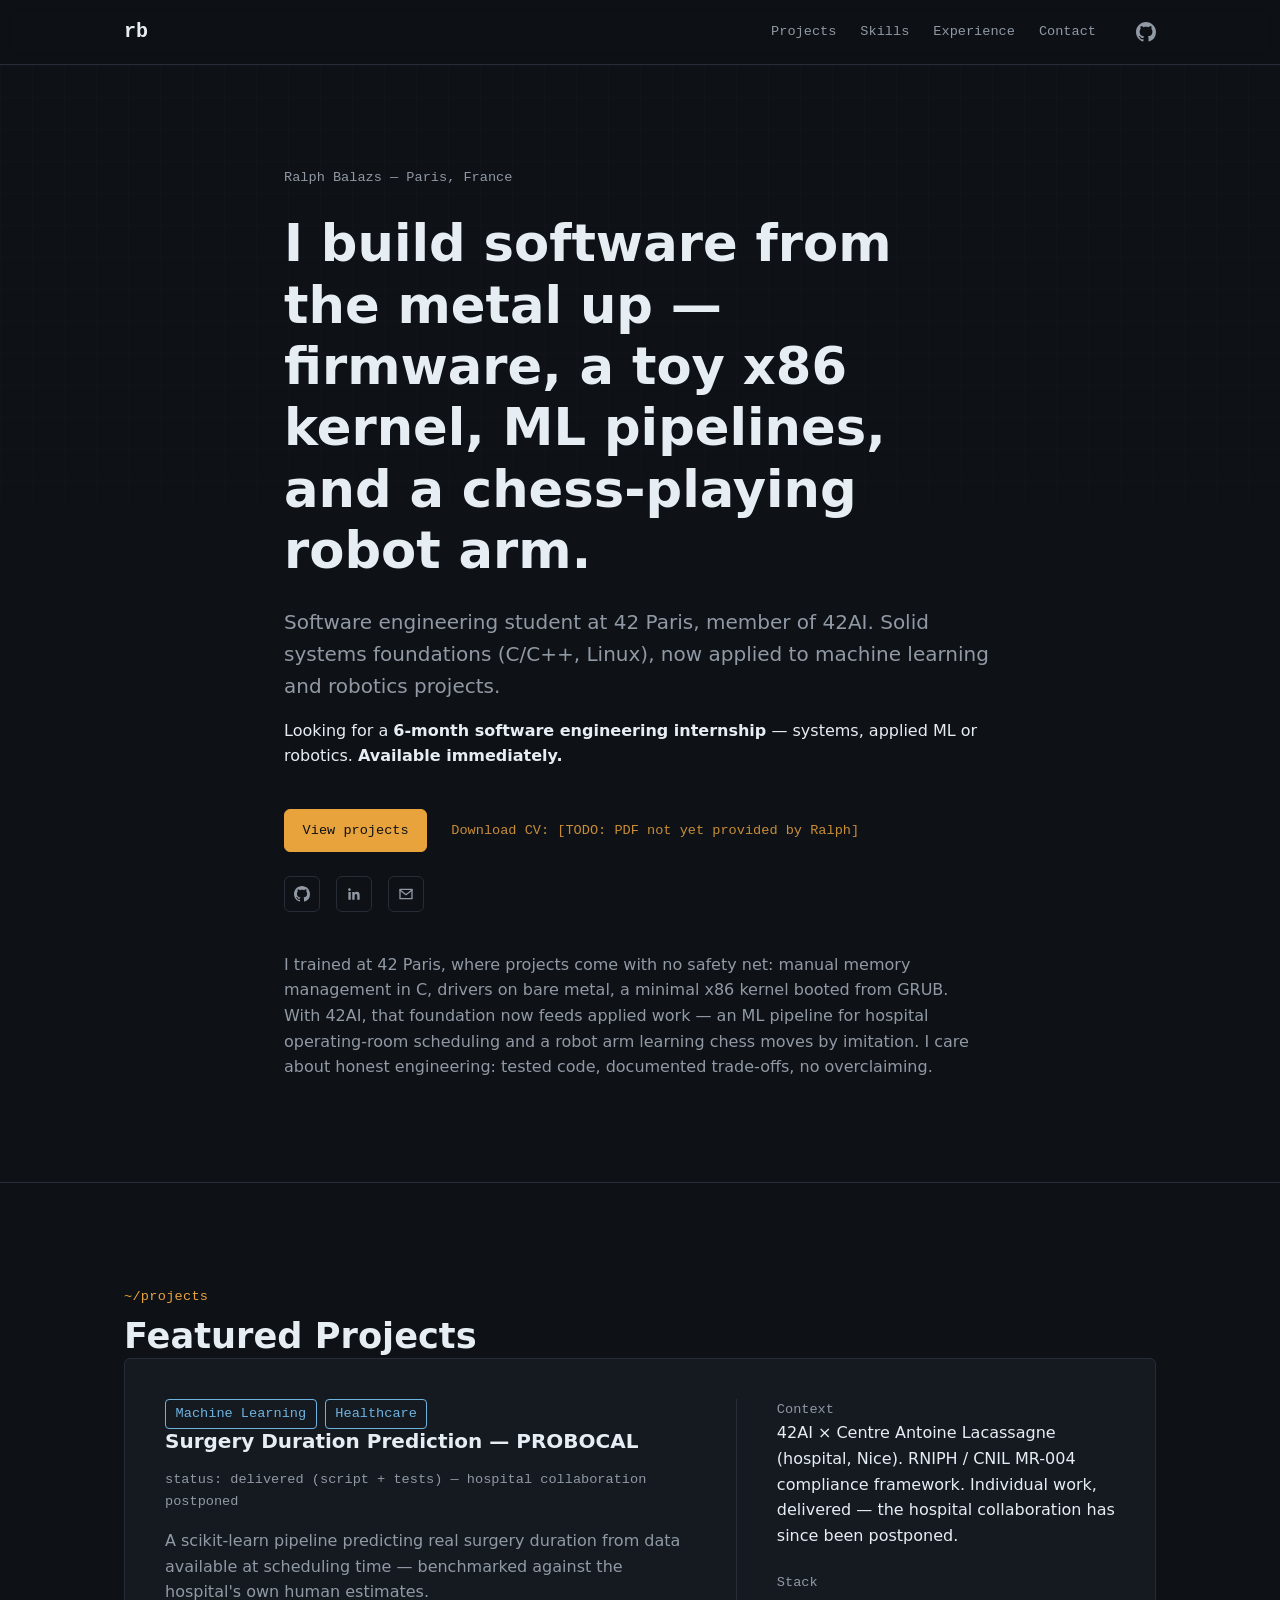
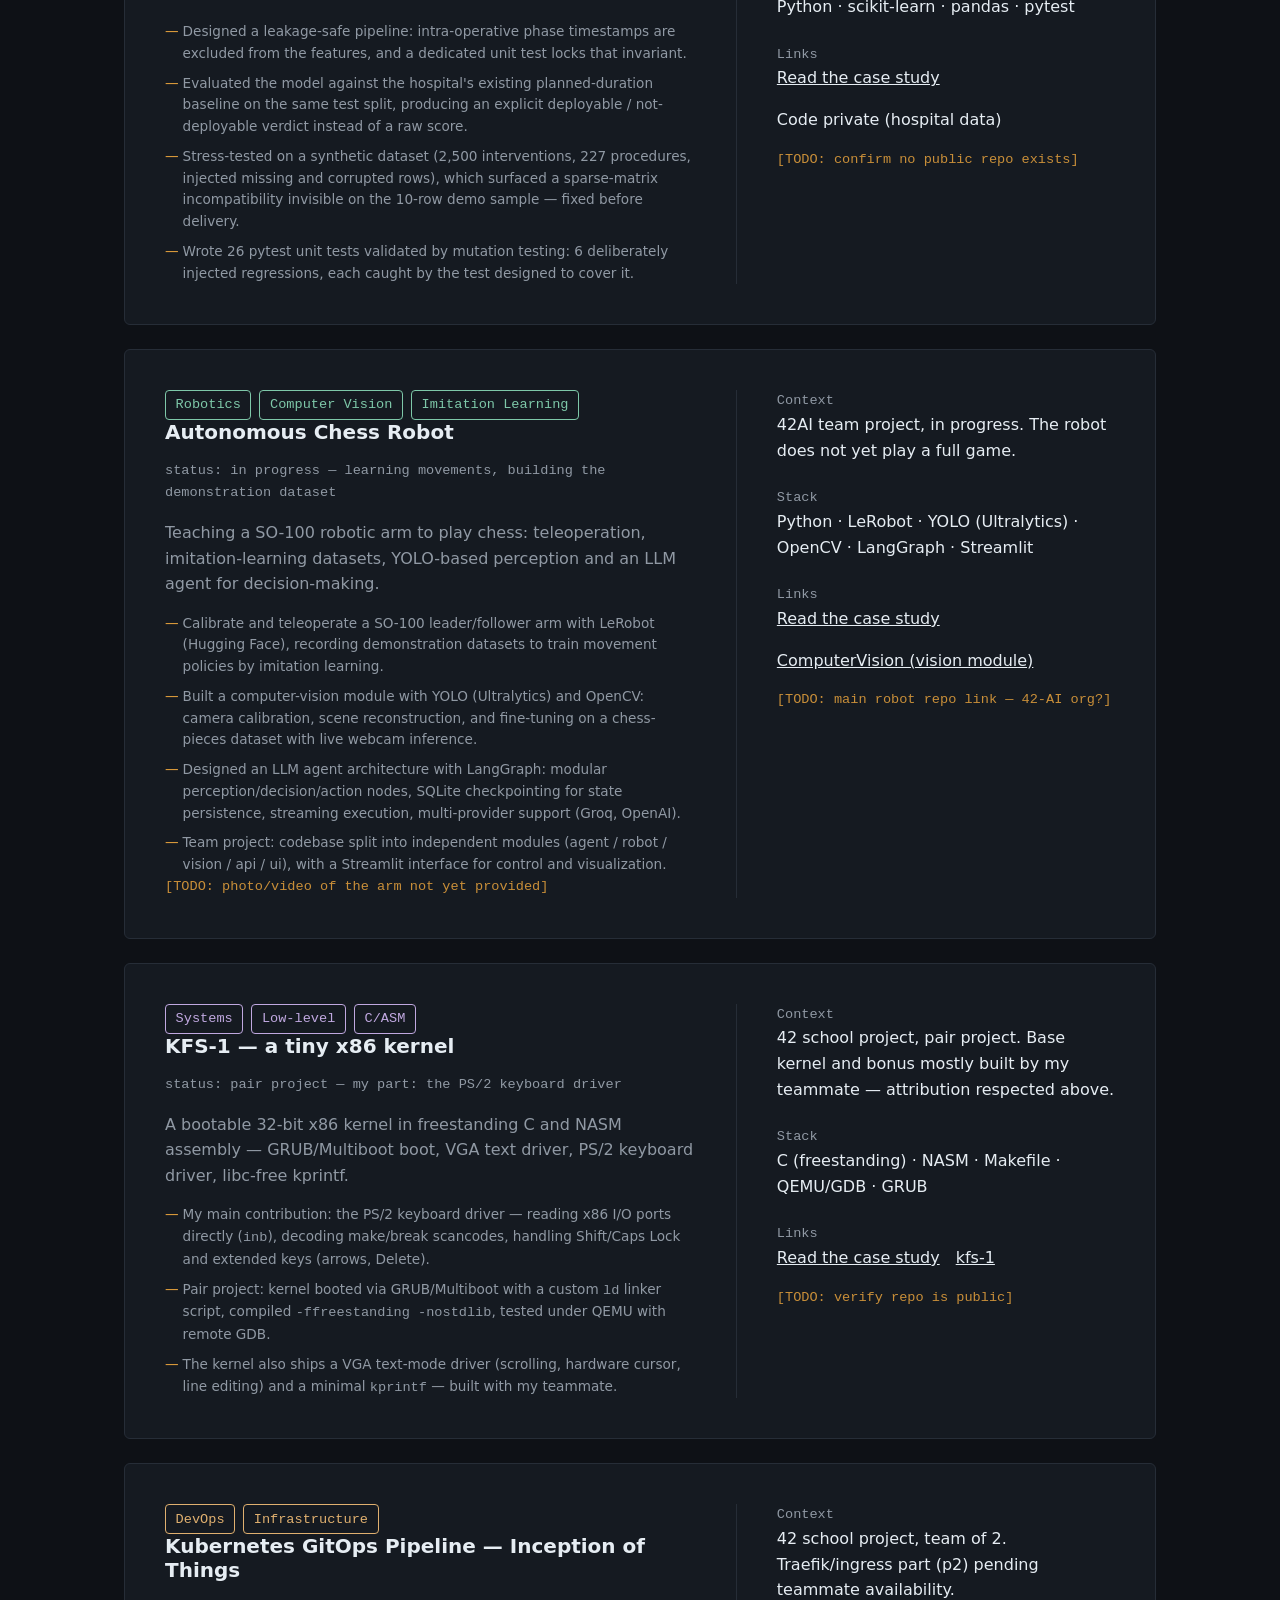
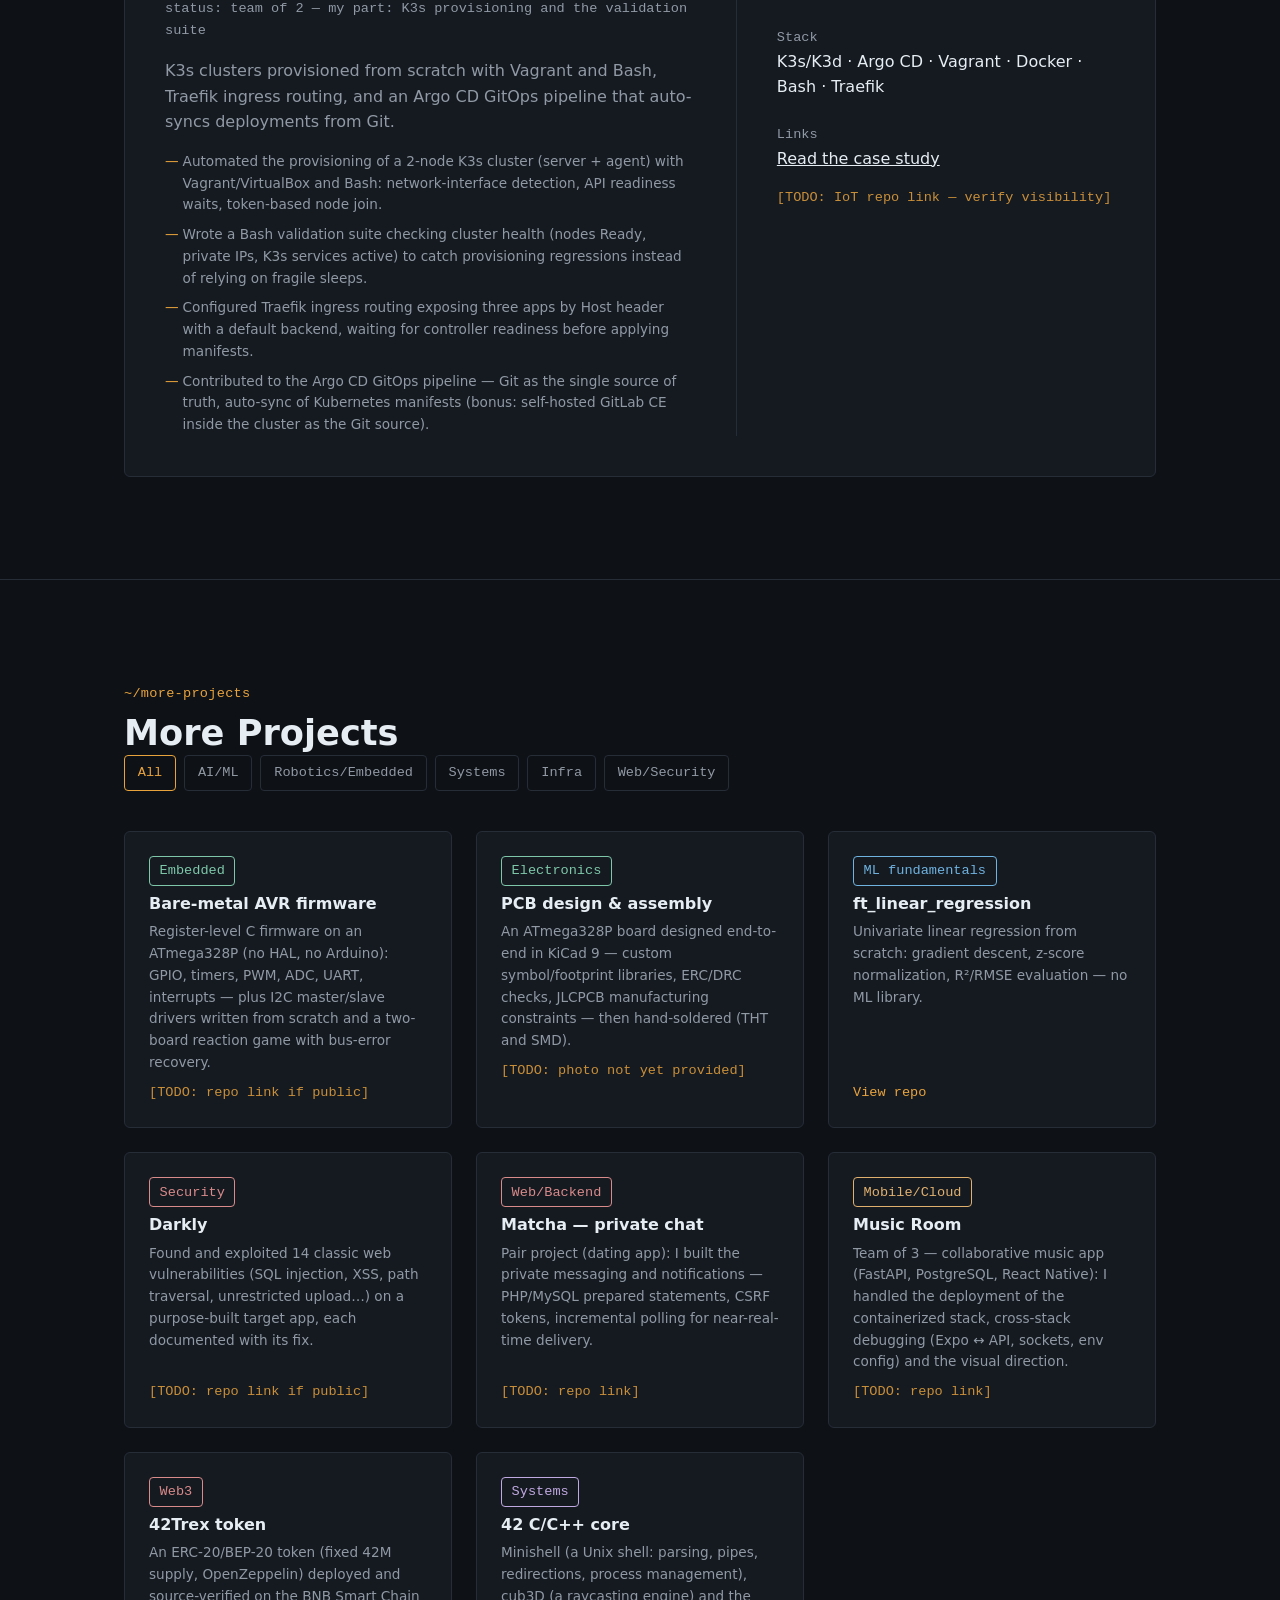
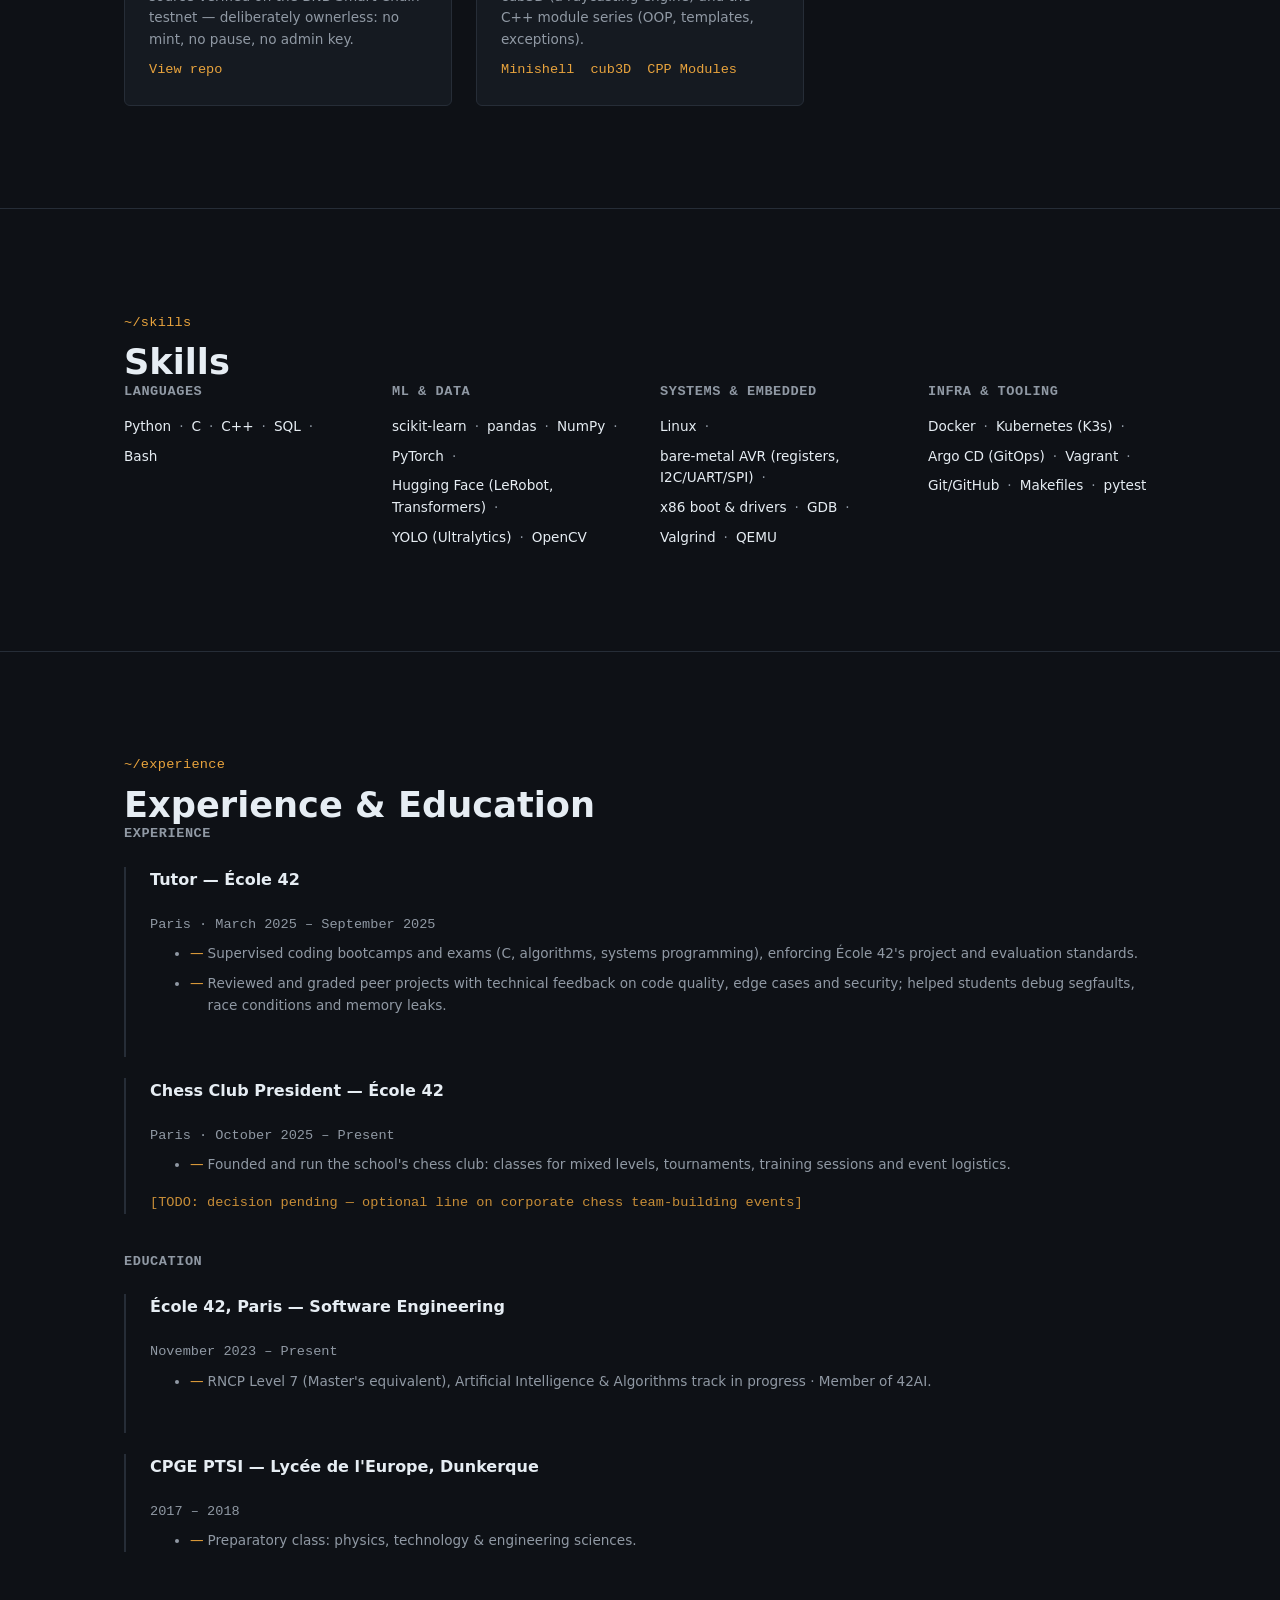
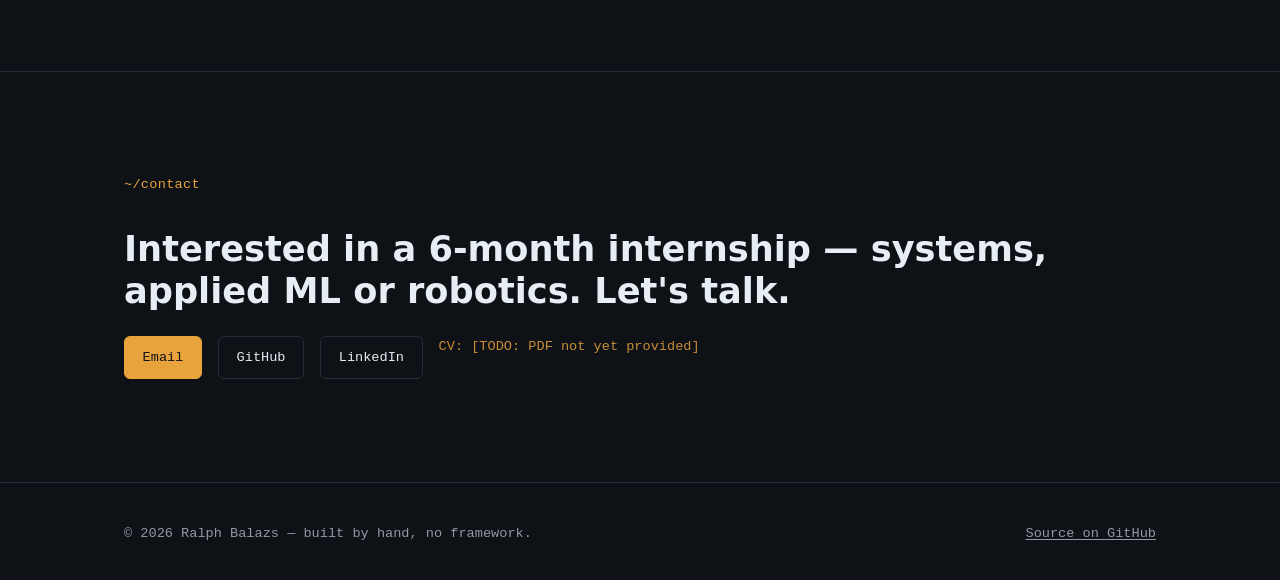
==== index.html @ 8a0df510 "Add portfolio site: index, case studies, a11y/SEO polish Static HTML/CSS/JS portfolio (no framework," ====
<!doctype html>
<html lang="en">
<head>
  <meta charset="UTF-8">
  <meta name="viewport" content="width=device-width, initial-scale=1">
  <title>Ralph Balazs — Software Engineer, systems foundations &amp; applied AI/robotics</title>
  <meta name="description" content="Ralph Balazs — software engineering student at 42 Paris (42AI). Systems foundations in C/C++ and Linux, applied to machine learning and robotics projects. Looking for a 6-month internship.">
  <!-- TODO: og:url / canonical / og:image use the domain recommended in PLAN.md §8 (balazsralph.github.io); confirm once the repo is renamed and deployed. -->
  <link rel="canonical" href="https://balazsralph.github.io/">

  <meta property="og:type" content="website">
  <meta property="og:site_name" content="Ralph Balazs">
  <meta property="og:title" content="Ralph Balazs — Software Engineer, systems foundations &amp; applied AI/robotics">
  <meta property="og:description" content="Software engineering student at 42 Paris (42AI). Systems foundations in C/C++ and Linux, applied to machine learning and robotics projects. Looking for a 6-month internship.">
  <meta property="og:image" content="https://balazsralph.github.io/assets/img/og.png">
  <meta property="og:image:width" content="1200">
  <meta property="og:image:height" content="630">
  <meta property="og:image:alt" content="Ralph Balazs — Software Engineer, systems foundations and applied AI/robotics">
  <meta property="og:url" content="https://balazsralph.github.io/">
  <meta property="og:locale" content="en_US">

  <meta name="twitter:card" content="summary_large_image">
  <meta name="twitter:title" content="Ralph Balazs — Software Engineer, systems foundations &amp; applied AI/robotics">
  <meta name="twitter:description" content="Software engineering student at 42 Paris (42AI). Systems foundations in C/C++ and Linux, applied to machine learning and robotics projects. Looking for a 6-month internship.">
  <meta name="twitter:image" content="https://balazsralph.github.io/assets/img/og.png">
  <meta name="twitter:image:alt" content="Ralph Balazs — Software Engineer, systems foundations and applied AI/robotics">

  <link rel="icon" href="assets/img/favicon.svg" type="image/svg+xml">
  <link rel="stylesheet" href="assets/css/main.css">
</head>
<body>
  <a class="skip-link" href="#main">Skip to content</a>

  <header class="site-header">
    <div class="container">
      <a href="index.html" class="site-header__brand">rb</a>
      <nav class="site-nav" id="site-nav" aria-label="Main navigation">
        <ul class="site-nav__links">
          <li><a href="#projects">Projects</a></li>
          <li><a href="#skills">Skills</a></li>
          <li><a href="#experience">Experience</a></li>
          <li><a href="#contact">Contact</a></li>
        </ul>
        <a class="site-nav__github" href="https://github.com/balazsralph" target="_blank" rel="noopener noreferrer" aria-label="GitHub profile">
          <svg width="20" height="20" viewBox="0 0 16 16" fill="currentColor" aria-hidden="true" focusable="false"><path d="M8 0C3.58 0 0 3.58 0 8c0 3.54 2.29 6.53 5.47 7.59.4.07.55-.17.55-.38 0-.19-.01-.82-.01-1.49-2.01.37-2.53-.49-2.69-.94-.09-.23-.48-.94-.82-1.13-.28-.15-.68-.52-.01-.53.63-.01 1.08.58 1.23.82.72 1.21 1.87.87 2.33.66.07-.52.28-.87.51-1.07-1.78-.2-3.64-.89-3.64-3.95 0-.87.31-1.59.82-2.15-.08-.2-.36-1.02.08-2.12 0 0 .67-.21 2.2.82.64-.18 1.32-.27 2-.27.68 0 1.36.09 2 .27 1.53-1.04 2.2-.82 2.2-.82.44 1.1.16 1.92.08 2.12.51.56.82 1.27.82 2.15 0 3.07-1.87 3.75-3.65 3.95.29.25.54.73.54 1.48 0 1.07-.01 1.93-.01 2.2 0 .21.15.46.55.38A8.01 8.01 0 0 0 16 8c0-4.42-3.58-8-8-8z"/></svg>
        </a>
      </nav>
      <button class="nav-toggle" type="button" aria-expanded="false" aria-controls="site-nav" aria-label="Toggle navigation menu">
        <svg width="20" height="20" viewBox="0 0 24 24" fill="none" stroke="currentColor" stroke-width="2" stroke-linecap="round" aria-hidden="true" focusable="false"><line x1="3" y1="6" x2="21" y2="6"/><line x1="3" y1="12" x2="21" y2="12"/><line x1="3" y1="18" x2="21" y2="18"/></svg>
      </button>
    </div>
  </header>

  <main id="main">

    <section class="hero" aria-labelledby="hero-heading">
      <div class="container hero__inner">
        <span class="hero__eyebrow">Ralph Balazs — Paris, France</span>
        <h1 id="hero-heading">I build software from the metal up — firmware, a toy x86 kernel, ML pipelines, and a chess-playing robot arm.</h1>
        <p class="hero__subtitle">Software engineering student at 42 Paris, member of 42AI. Solid systems foundations (C/C++, Linux), now applied to machine learning and robotics projects.</p>
        <p class="hero__availability">Looking for a <strong>6-month software engineering internship</strong> — systems, applied ML or robotics. <strong>Available immediately.</strong></p>
        <div class="hero__cta">
          <a class="btn btn--primary" href="#projects">View projects</a>
          <span class="todo">Download CV: [TODO: PDF not yet provided by Ralph]</span>
          <div class="icon-links">
            <a href="https://github.com/balazsralph" target="_blank" rel="noopener noreferrer" aria-label="GitHub">
              <svg width="16" height="16" viewBox="0 0 16 16" fill="currentColor" aria-hidden="true" focusable="false"><path d="M8 0C3.58 0 0 3.58 0 8c0 3.54 2.29 6.53 5.47 7.59.4.07.55-.17.55-.38 0-.19-.01-.82-.01-1.49-2.01.37-2.53-.49-2.69-.94-.09-.23-.48-.94-.82-1.13-.28-.15-.68-.52-.01-.53.63-.01 1.08.58 1.23.82.72 1.21 1.87.87 2.33.66.07-.52.28-.87.51-1.07-1.78-.2-3.64-.89-3.64-3.95 0-.87.31-1.59.82-2.15-.08-.2-.36-1.02.08-2.12 0 0 .67-.21 2.2.82.64-.18 1.32-.27 2-.27.68 0 1.36.09 2 .27 1.53-1.04 2.2-.82 2.2-.82.44 1.1.16 1.92.08 2.12.51.56.82 1.27.82 2.15 0 3.07-1.87 3.75-3.65 3.95.29.25.54.73.54 1.48 0 1.07-.01 1.93-.01 2.2 0 .21.15.46.55.38A8.01 8.01 0 0 0 16 8c0-4.42-3.58-8-8-8z"/></svg>
            </a>
            <a href="https://www.linkedin.com/in/rbalazs" target="_blank" rel="noopener noreferrer" aria-label="LinkedIn">
              <svg width="16" height="16" viewBox="0 0 24 24" fill="currentColor" aria-hidden="true" focusable="false"><path d="M20.45 20.45h-3.56v-5.58c0-1.33-.02-3.04-1.85-3.04-1.86 0-2.15 1.45-2.15 2.94v5.68H9.34V9h3.41v1.56h.05c.48-.9 1.64-1.85 3.37-1.85 3.6 0 4.27 2.37 4.27 5.46v6.28zM5.34 7.43a2.07 2.07 0 1 1 0-4.13 2.07 2.07 0 0 1 0 4.13zM7.12 20.45H3.56V9h3.56v11.45z"/></svg>
            </a>
            <a href="mailto:ralph.balazs@42ai.fr" aria-label="Email">
              <svg width="16" height="16" viewBox="0 0 24 24" fill="none" stroke="currentColor" stroke-width="2" stroke-linecap="round" stroke-linejoin="round" aria-hidden="true" focusable="false"><path d="M3 5h18v14H3z"/><path d="M3 6l9 7 9-7"/></svg>
            </a>
          </div>
        </div>
        <div class="hero__about">
          <p>I trained at 42 Paris, where projects come with no safety net: manual memory management in C, drivers on bare metal, a minimal x86 kernel booted from GRUB. With 42AI, that foundation now feeds applied work — an ML pipeline for hospital operating-room scheduling and a robot arm learning chess moves by imitation. I care about honest engineering: tested code, documented trade-offs, no overclaiming.</p>
        </div>
      </div>
    </section>

    <section id="projects" aria-labelledby="projects-heading">
      <div class="container">
        <span class="section-label" id="projects-heading">projects</span>
        <h2>Featured Projects</h2>

        <div class="project-card-list">

          <article class="project-card reveal" aria-labelledby="project-surgery-heading">
            <div class="project-card__main">
              <div class="tags">
                <span class="tag tag--ml">Machine Learning</span>
                <span class="tag tag--ml">Healthcare</span>
              </div>
              <h3 id="project-surgery-heading">Surgery Duration Prediction — PROBOCAL</h3>
              <p class="project-card__status">delivered (script + tests) — hospital collaboration postponed</p>
              <p class="project-card__one-liner">A scikit-learn pipeline predicting real surgery duration from data available at scheduling time — benchmarked against the hospital's own human estimates.</p>
              <ul class="project-card__bullets">
                <li>Designed a leakage-safe pipeline: intra-operative phase timestamps are excluded from the features, and a dedicated unit test locks that invariant.</li>
                <li>Evaluated the model against the hospital's existing planned-duration baseline on the same test split, producing an explicit deployable / not-deployable verdict instead of a raw score.</li>
                <li>Stress-tested on a synthetic dataset (2,500 interventions, 227 procedures, injected missing and corrupted rows), which surfaced a sparse-matrix incompatibility invisible on the 10-row demo sample — fixed before delivery.</li>
                <li>Wrote 26 pytest unit tests validated by mutation testing: 6 deliberately injected regressions, each caught by the test designed to cover it.</li>
              </ul>
            </div>
            <div class="project-card__meta">
              <dl>
                <dt>Context</dt>
                <dd>42AI × Centre Antoine Lacassagne (hospital, Nice). RNIPH / CNIL MR-004 compliance framework. Individual work, delivered — the hospital collaboration has since been postponed.</dd>
              </dl>
              <dl>
                <dt>Stack</dt>
                <dd>Python · scikit-learn · pandas · pytest</dd>
              </dl>
              <dl>
                <dt>Links</dt>
                <dd class="project-card__links">
                  <a href="projects/surgery-duration-ml.html">Read the case study</a>
                  <span>Code private (hospital data)</span>
                  <span class="todo">[TODO: confirm no public repo exists]</span>
                </dd>
              </dl>
            </div>
          </article>

          <article class="project-card reveal" aria-labelledby="project-chess-heading">
            <div class="project-card__main">
              <div class="tags">
                <span class="tag tag--robotics">Robotics</span>
                <span class="tag tag--robotics">Computer Vision</span>
                <span class="tag tag--robotics">Imitation Learning</span>
              </div>
              <h3 id="project-chess-heading">Autonomous Chess Robot</h3>
              <p class="project-card__status">in progress — learning movements, building the demonstration dataset</p>
              <p class="project-card__one-liner">Teaching a SO-100 robotic arm to play chess: teleoperation, imitation-learning datasets, YOLO-based perception and an LLM agent for decision-making.</p>
              <ul class="project-card__bullets">
                <li>Calibrate and teleoperate a SO-100 leader/follower arm with LeRobot (Hugging Face), recording demonstration datasets to train movement policies by imitation learning.</li>
                <li>Built a computer-vision module with YOLO (Ultralytics) and OpenCV: camera calibration, scene reconstruction, and fine-tuning on a chess-pieces dataset with live webcam inference.</li>
                <li>Designed an LLM agent architecture with LangGraph: modular perception/decision/action nodes, SQLite checkpointing for state persistence, streaming execution, multi-provider support (Groq, OpenAI).</li>
                <li>Team project: codebase split into independent modules (agent / robot / vision / api / ui), with a Streamlit interface for control and visualization.</li>
              </ul>
              <p class="todo">[TODO: photo/video of the arm not yet provided]</p>
            </div>
            <div class="project-card__meta">
              <dl>
                <dt>Context</dt>
                <dd>42AI team project, in progress. The robot does not yet play a full game.</dd>
              </dl>
              <dl>
                <dt>Stack</dt>
                <dd>Python · LeRobot · YOLO (Ultralytics) · OpenCV · LangGraph · Streamlit</dd>
              </dl>
              <dl>
                <dt>Links</dt>
                <dd class="project-card__links">
                  <a href="projects/chess-robot.html">Read the case study</a>
                  <a href="https://github.com/balazsralph/ComputerVision" target="_blank" rel="noopener noreferrer">ComputerVision (vision module)</a>
                  <span class="todo">[TODO: main robot repo link — 42-AI org?]</span>
                </dd>
              </dl>
            </div>
          </article>

          <article class="project-card reveal" aria-labelledby="project-kfs-heading">
            <div class="project-card__main">
              <div class="tags">
                <span class="tag tag--systems">Systems</span>
                <span class="tag tag--systems">Low-level</span>
                <span class="tag tag--systems">C/ASM</span>
              </div>
              <h3 id="project-kfs-heading">KFS-1 — a tiny x86 kernel</h3>
              <p class="project-card__status">pair project — my part: the PS/2 keyboard driver</p>
              <p class="project-card__one-liner">A bootable 32-bit x86 kernel in freestanding C and NASM assembly — GRUB/Multiboot boot, VGA text driver, PS/2 keyboard driver, libc-free kprintf.</p>
              <ul class="project-card__bullets">
                <li>My main contribution: the PS/2 keyboard driver — reading x86 I/O ports directly (<code>inb</code>), decoding make/break scancodes, handling Shift/Caps Lock and extended keys (arrows, Delete).</li>
                <li>Pair project: kernel booted via GRUB/Multiboot with a custom <code>ld</code> linker script, compiled <code>-ffreestanding -nostdlib</code>, tested under QEMU with remote GDB.</li>
                <li>The kernel also ships a VGA text-mode driver (scrolling, hardware cursor, line editing) and a minimal <code>kprintf</code> — built with my teammate.</li>
              </ul>
            </div>
            <div class="project-card__meta">
              <dl>
                <dt>Context</dt>
                <dd>42 school project, pair project. Base kernel and bonus mostly built by my teammate — attribution respected above.</dd>
              </dl>
              <dl>
                <dt>Stack</dt>
                <dd>C (freestanding) · NASM · Makefile · QEMU/GDB · GRUB</dd>
              </dl>
              <dl>
                <dt>Links</dt>
                <dd class="project-card__links">
                  <a href="projects/kfs-kernel.html">Read the case study</a>
                  <a href="https://github.com/balazsralph/kfs-1" target="_blank" rel="noopener noreferrer">kfs-1</a>
                  <span class="todo">[TODO: verify repo is public]</span>
                </dd>
              </dl>
            </div>
          </article>

          <article class="project-card reveal" aria-labelledby="project-gitops-heading">
            <div class="project-card__main">
              <div class="tags">
                <span class="tag tag--infra">DevOps</span>
                <span class="tag tag--infra">Infrastructure</span>
              </div>
              <h3 id="project-gitops-heading">Kubernetes GitOps Pipeline — Inception of Things</h3>
              <p class="project-card__status">team of 2 — my part: K3s provisioning and the validation suite</p>
              <p class="project-card__one-liner">K3s clusters provisioned from scratch with Vagrant and Bash, Traefik ingress routing, and an Argo CD GitOps pipeline that auto-syncs deployments from Git.</p>
              <ul class="project-card__bullets">
                <li>Automated the provisioning of a 2-node K3s cluster (server + agent) with Vagrant/VirtualBox and Bash: network-interface detection, API readiness waits, token-based node join.</li>
                <li>Wrote a Bash validation suite checking cluster health (nodes Ready, private IPs, K3s services active) to catch provisioning regressions instead of relying on fragile sleeps.</li>
                <li>Configured Traefik ingress routing exposing three apps by Host header with a default backend, waiting for controller readiness before applying manifests.</li>
                <li>Contributed to the Argo CD GitOps pipeline — Git as the single source of truth, auto-sync of Kubernetes manifests (bonus: self-hosted GitLab CE inside the cluster as the Git source).</li>
              </ul>
            </div>
            <div class="project-card__meta">
              <dl>
                <dt>Context</dt>
                <dd>42 school project, team of 2. Traefik/ingress part (p2) pending teammate availability.</dd>
              </dl>
              <dl>
                <dt>Stack</dt>
                <dd>K3s/K3d · Argo CD · Vagrant · Docker · Bash · Traefik</dd>
              </dl>
              <dl>
                <dt>Links</dt>
                <dd class="project-card__links">
                  <a href="projects/gitops-pipeline.html">Read the case study</a>
                  <span class="todo">[TODO: IoT repo link — verify visibility]</span>
                </dd>
              </dl>
            </div>
          </article>

        </div>
      </div>
    </section>

    <section id="more-projects" aria-labelledby="more-projects-heading">
      <div class="container">
        <span class="section-label" id="more-projects-heading">more-projects</span>
        <h2>More Projects</h2>

        <div class="filter-bar js-only" role="group" aria-label="Filter projects by domain">
          <button type="button" class="filter-btn" data-filter="all" aria-pressed="true">All</button>
          <button type="button" class="filter-btn" data-filter="ai-ml" aria-pressed="false">AI/ML</button>
          <button type="button" class="filter-btn" data-filter="robotics-embedded" aria-pressed="false">Robotics/Embedded</button>
          <button type="button" class="filter-btn" data-filter="systems" aria-pressed="false">Systems</button>
          <button type="button" class="filter-btn" data-filter="infra" aria-pressed="false">Infra</button>
          <button type="button" class="filter-btn" data-filter="web-security" aria-pressed="false">Web/Security</button>
        </div>

        <div class="more-projects__grid">

          <article class="mini-card reveal" data-domain="robotics-embedded">
            <div class="tags"><span class="tag tag--robotics">Embedded</span></div>
            <h3>Bare-metal AVR firmware</h3>
            <p>Register-level C firmware on an ATmega328P (no HAL, no Arduino): GPIO, timers, PWM, ADC, UART, interrupts — plus I2C master/slave drivers written from scratch and a two-board reaction game with bus-error recovery.</p>
            <span class="mini-card__link todo">[TODO: repo link if public]</span>
          </article>

          <article class="mini-card reveal" data-domain="robotics-embedded">
            <div class="tags"><span class="tag tag--robotics">Electronics</span></div>
            <h3>PCB design &amp; assembly</h3>
            <p>An ATmega328P board designed end-to-end in KiCad 9 — custom symbol/footprint libraries, ERC/DRC checks, JLCPCB manufacturing constraints — then hand-soldered (THT and SMD).</p>
            <span class="todo">[TODO: photo not yet provided]</span>
          </article>

          <article class="mini-card reveal" data-domain="ai-ml">
            <div class="tags"><span class="tag tag--ml">ML fundamentals</span></div>
            <h3>ft_linear_regression</h3>
            <p>Univariate linear regression from scratch: gradient descent, z-score normalization, R²/RMSE evaluation — no ML library.</p>
            <a class="mini-card__link" href="https://github.com/balazsralph/ft_linear_regression" target="_blank" rel="noopener noreferrer">View repo</a>
          </article>

          <article class="mini-card reveal" data-domain="web-security">
            <div class="tags"><span class="tag tag--security">Security</span></div>
            <h3>Darkly</h3>
            <p>Found and exploited 14 classic web vulnerabilities (SQL injection, XSS, path traversal, unrestricted upload…) on a purpose-built target app, each documented with its fix.</p>
            <span class="mini-card__link todo">[TODO: repo link if public]</span>
          </article>

          <article class="mini-card reveal" data-domain="web-security">
            <div class="tags"><span class="tag tag--security">Web/Backend</span></div>
            <h3>Matcha — private chat</h3>
            <p>Pair project (dating app): I built the private messaging and notifications — PHP/MySQL prepared statements, CSRF tokens, incremental polling for near-real-time delivery.</p>
            <span class="mini-card__link todo">[TODO: repo link]</span>
          </article>

          <article class="mini-card reveal" data-domain="infra">
            <div class="tags"><span class="tag tag--infra">Mobile/Cloud</span></div>
            <h3>Music Room</h3>
            <p>Team of 3 — collaborative music app (FastAPI, PostgreSQL, React Native): I handled the deployment of the containerized stack, cross-stack debugging (Expo ↔ API, sockets, env config) and the visual direction.</p>
            <span class="mini-card__link todo">[TODO: repo link]</span>
          </article>

          <article class="mini-card reveal" data-domain="web-security">
            <div class="tags"><span class="tag tag--security">Web3</span></div>
            <h3>42Trex token</h3>
            <p>An ERC-20/BEP-20 token (fixed 42M supply, OpenZeppelin) deployed and source-verified on the BNB Smart Chain testnet — deliberately ownerless: no mint, no pause, no admin key.</p>
            <a class="mini-card__link" href="https://github.com/balazsralph/Tokenizer" target="_blank" rel="noopener noreferrer">View repo</a>
          </article>

          <article class="mini-card reveal" data-domain="systems">
            <div class="tags"><span class="tag tag--systems">Systems</span></div>
            <h3>42 C/C++ core</h3>
            <p>Minishell (a Unix shell: parsing, pipes, redirections, process management), cub3D (a raycasting engine) and the C++ module series (OOP, templates, exceptions).</p>
            <div class="project-card__links">
              <a class="mini-card__link" href="https://github.com/balazsralph/MINISHELL" target="_blank" rel="noopener noreferrer">Minishell</a>
              <a class="mini-card__link" href="https://github.com/balazsralph/CUB3D" target="_blank" rel="noopener noreferrer">cub3D</a>
              <a class="mini-card__link" href="https://github.com/balazsralph/CPP--Modules" target="_blank" rel="noopener noreferrer">CPP Modules</a>
            </div>
          </article>

        </div>
      </div>
    </section>

    <section id="skills" aria-labelledby="skills-heading">
      <div class="container">
        <span class="section-label" id="skills-heading">skills</span>
        <h2>Skills</h2>
        <div class="skills__grid">
          <div class="skills__group reveal">
            <h3>Languages</h3>
            <div class="skills__list">
              <span>Python</span><span>C</span><span>C++</span><span>SQL</span><span>Bash</span>
            </div>
          </div>
          <div class="skills__group reveal">
            <h3>ML &amp; Data</h3>
            <div class="skills__list">
              <span>scikit-learn</span><span>pandas</span><span>NumPy</span><span>PyTorch</span><span>Hugging Face (LeRobot, Transformers)</span><span>YOLO (Ultralytics)</span><span>OpenCV</span>
            </div>
          </div>
          <div class="skills__group reveal">
            <h3>Systems &amp; Embedded</h3>
            <div class="skills__list">
              <span>Linux</span><span>bare-metal AVR (registers, I2C/UART/SPI)</span><span>x86 boot &amp; drivers</span><span>GDB</span><span>Valgrind</span><span>QEMU</span>
            </div>
          </div>
          <div class="skills__group reveal">
            <h3>Infra &amp; Tooling</h3>
            <div class="skills__list">
              <span>Docker</span><span>Kubernetes (K3s)</span><span>Argo CD (GitOps)</span><span>Vagrant</span><span>Git/GitHub</span><span>Makefiles</span><span>pytest</span>
            </div>
          </div>
        </div>
      </div>
    </section>

    <section id="experience" aria-labelledby="experience-heading">
      <div class="container">
        <span class="section-label" id="experience-heading">experience</span>
        <h2>Experience &amp; Education</h2>
        <div class="timeline">
          <div class="timeline__group">
            <h3>Experience</h3>
            <div class="timeline__item reveal">
              <h4>Tutor — École 42</h4>
              <p class="timeline__meta">Paris · March 2025 – September 2025</p>
              <ul>
                <li>Supervised coding bootcamps and exams (C, algorithms, systems programming), enforcing École 42's project and evaluation standards.</li>
                <li>Reviewed and graded peer projects with technical feedback on code quality, edge cases and security; helped students debug segfaults, race conditions and memory leaks.</li>
              </ul>
            </div>
            <div class="timeline__item reveal">
              <h4>Chess Club President — École 42</h4>
              <p class="timeline__meta">Paris · October 2025 – Present</p>
              <ul>
                <li>Founded and run the school's chess club: classes for mixed levels, tournaments, training sessions and event logistics.</li>
              </ul>
              <p class="todo">[TODO: decision pending — optional line on corporate chess team-building events]</p>
            </div>
          </div>
          <div class="timeline__group">
            <h3>Education</h3>
            <div class="timeline__item reveal">
              <h4>École 42, Paris — Software Engineering</h4>
              <p class="timeline__meta">November 2023 – Present</p>
              <ul>
                <li>RNCP Level 7 (Master's equivalent), Artificial Intelligence &amp; Algorithms track in progress · Member of 42AI.</li>
              </ul>
            </div>
            <div class="timeline__item reveal">
              <h4>CPGE PTSI — Lycée de l'Europe, Dunkerque</h4>
              <p class="timeline__meta">2017 – 2018</p>
              <ul>
                <li>Preparatory class: physics, technology &amp; engineering sciences.</li>
              </ul>
            </div>
          </div>
        </div>
      </div>
    </section>

    <section id="contact" aria-labelledby="contact-heading">
      <div class="container contact__inner">
        <span class="section-label" id="contact-heading">contact</span>
        <h2>Interested in a 6-month internship — systems, applied ML or robotics. Let's talk.</h2>
        <div class="contact__buttons">
          <a class="btn btn--primary" href="mailto:ralph.balazs@42ai.fr">Email</a>
          <a class="btn btn--secondary" href="https://github.com/balazsralph" target="_blank" rel="noopener noreferrer">GitHub</a>
          <a class="btn btn--secondary" href="https://www.linkedin.com/in/rbalazs" target="_blank" rel="noopener noreferrer">LinkedIn</a>
          <span class="todo">CV: [TODO: PDF not yet provided]</span>
        </div>
      </div>
    </section>

  </main>

  <footer class="site-footer">
    <div class="container">
      <span>© 2026 Ralph Balazs — built by hand, no framework.</span>
      <a href="https://github.com/balazsralph/Portfolio" target="_blank" rel="noopener noreferrer">Source on GitHub</a>
    </div>
  </footer>

  <script src="assets/js/main.js"></script>
</body>
</html>
---- assets/css/main.css ----
/* ==========================================================================
   Ralph Balazs — Portfolio
   Single stylesheet. Tokens defined once in :root (RULES.md §4.2).
   ========================================================================== */

/* --- Reset -------------------------------------------------------------- */

*,
*::before,
*::after {
  box-sizing: border-box;
}

html {
  -webkit-text-size-adjust: 100%;
}

body,
h1,
h2,
h3,
p,
figure,
blockquote,
dl,
dd {
  margin: 0;
}

ul[class],
ol[class] {
  list-style: none;
  margin: 0;
  padding: 0;
}

img,
picture,
svg {
  display: block;
  max-width: 100%;
}

a {
  color: inherit;
}

button,
input,
textarea {
  font: inherit;
  color: inherit;
}

/* --- Design tokens -------------------------------------------------------
   Colors, spacing, typography, radii — defined once. See PLAN.md §6.
   ------------------------------------------------------------------------ */

:root {
  /* Color */
  --bg: #0e1116;
  --surface: #151a21;
  --border: #262d37;
  --text: #e6edf3;
  --text-muted: #9099a4;
  --accent: #e8a33d;
  --accent-hover: #f0b45c;

  /* Domain tag colors (desaturated) */
  --tag-ml: #6fb3e0;
  --tag-robotics: #7ec8a9;
  --tag-systems: #c0a8e0;
  --tag-infra: #e0b06f;
  --tag-security: #d98a8a;

  /* Typography */
  --font-sans: ui-sans-serif, system-ui, -apple-system, "Segoe UI", Roboto, sans-serif;
  --font-mono: ui-monospace, "SF Mono", "Cascadia Code", "Roboto Mono", monospace;
  --text-base: 1rem;
  --text-sm: 0.85rem;
  --text-lg: 1.25rem;
  --text-h2: clamp(1.6rem, 3vw, 2.2rem);
  --text-h1: clamp(2rem, 4.5vw, 3.2rem);
  --leading-body: 1.6;

  /* Spacing */
  --space-xs: 0.5rem;
  --space-sm: 1rem;
  --space-md: 1.5rem;
  --space-lg: 2.5rem;
  --space-section: clamp(4rem, 8vw, 8rem);

  /* Radii & misc */
  --radius: 6px;
  --radius-sm: 4px;
  --container-max: 1080px;
  --duration-fast: 150ms;
  --duration-normal: 200ms;
  --ease: cubic-bezier(0.16, 1, 0.3, 1);
}

/* --- Base ----------------------------------------------------------------*/

body {
  background: var(--bg);
  color: var(--text);
  font-family: var(--font-sans);
  font-size: var(--text-base);
  line-height: var(--leading-body);
  -webkit-font-smoothing: antialiased;
}

.container {
  width: 100%;
  max-width: var(--container-max);
  margin-inline: auto;
  padding-inline: var(--space-md);
}

.visually-hidden {
  position: absolute;
  width: 1px;
  height: 1px;
  padding: 0;
  margin: -1px;
  overflow: hidden;
  clip: rect(0, 0, 0, 0);
  white-space: nowrap;
  border: 0;
}

a.skip-link {
  position: absolute;
  top: -100%;
  left: var(--space-sm);
  background: var(--accent);
  color: var(--bg);
  padding: var(--space-xs) var(--space-sm);
  border-radius: var(--radius-sm);
  z-index: 100;
  transition: top var(--duration-fast) var(--ease);
}

a.skip-link:focus {
  top: var(--space-sm);
}

:focus-visible {
  outline: 2px solid var(--accent);
  outline-offset: 2px;
}

h1,
h2,
h3 {
  font-weight: 600;
  line-height: 1.2;
}

h2 {
  font-size: var(--text-h2);
}

h3 {
  font-size: var(--text-lg);
}

p {
  color: var(--text-muted);
}

.section-label {
  font-family: var(--font-mono);
  font-size: var(--text-sm);
  color: var(--accent);
  letter-spacing: 0.02em;
  display: block;
  margin-bottom: var(--space-xs);
}

.section-label::before {
  content: "~/";
}

section {
  padding-block: var(--space-section);
  border-top: 1px solid var(--border);
}

section:first-of-type {
  border-top: none;
}

/* --- Header / nav ----------------------------------------------------- */

.site-header {
  position: sticky;
  top: 0;
  z-index: 50;
  background: rgba(14, 17, 22, 0.85);
  backdrop-filter: blur(8px);
  border-bottom: 1px solid var(--border);
}

.site-header .container {
  display: flex;
  align-items: center;
  justify-content: space-between;
  height: 64px;
  position: relative;
}

.site-header__brand {
  font-family: var(--font-mono);
  font-weight: 600;
  text-decoration: none;
  font-size: var(--text-lg);
}

.site-nav {
  display: flex;
  align-items: center;
  gap: var(--space-lg);
}

.site-nav__links {
  display: flex;
  gap: var(--space-md);
  font-family: var(--font-mono);
  font-size: var(--text-sm);
}

.site-nav__links a {
  text-decoration: none;
  color: var(--text-muted);
  transition: color var(--duration-fast) var(--ease);
}

.site-nav__links a:hover,
.site-nav__links a:focus-visible {
  color: var(--text);
}

.site-nav__github {
  display: flex;
  align-items: center;
  color: var(--text-muted);
  transition: color var(--duration-fast) var(--ease);
}

.site-nav__github:hover,
.site-nav__github:focus-visible {
  color: var(--accent);
}

.nav-toggle {
  display: none;
  background: none;
  border: 1px solid var(--border);
  border-radius: var(--radius-sm);
  padding: var(--space-xs);
  cursor: pointer;
}

@media (max-width: 640px) {
  .nav-toggle {
    display: block;
  }

  .site-nav {
    position: absolute;
    top: 64px;
    left: 0;
    right: 0;
    flex-direction: column;
    align-items: flex-start;
    gap: var(--space-md);
    background: var(--surface);
    border-bottom: 1px solid var(--border);
    padding: var(--space-md);
    display: none;
  }

  .site-nav.is-open {
    display: flex;
  }

  .site-nav__links {
    flex-direction: column;
    gap: var(--space-sm);
  }
}

/* --- Hero --------------------------------------------------------------- */

.hero {
  position: relative;
  padding-block: var(--space-section);
  overflow: hidden;
}

.hero::before {
  content: "";
  position: absolute;
  inset: 0;
  background-image:
    linear-gradient(var(--border) 1px, transparent 1px),
    linear-gradient(90deg, var(--border) 1px, transparent 1px);
  background-size: 32px 32px;
  opacity: 0.15;
  pointer-events: none;
  mask-image: linear-gradient(to bottom, black, transparent 85%);
}

.hero__inner {
  position: relative;
  max-width: 760px;
}

.hero__eyebrow {
  font-family: var(--font-mono);
  font-size: var(--text-sm);
  color: var(--text-muted);
  display: block;
  margin-bottom: var(--space-md);
}

.hero h1 {
  font-size: var(--text-h1);
  color: var(--text);
  margin-bottom: var(--space-md);
}

.hero__subtitle {
  font-size: var(--text-lg);
  color: var(--text-muted);
  margin-bottom: var(--space-sm);
  max-width: 60ch;
}

.hero__availability {
  font-size: var(--text-base);
  color: var(--text);
  margin-bottom: var(--space-lg);
}

.hero__cta {
  display: flex;
  flex-wrap: wrap;
  align-items: center;
  gap: var(--space-md);
}

.hero__about {
  max-width: 68ch;
  margin-top: var(--space-lg);
  color: var(--text-muted);
}

.hero__about p + p {
  margin-top: var(--space-sm);
}

/* --- Buttons / links ------------------------------------------------------ */

.btn {
  display: inline-flex;
  align-items: center;
  gap: var(--space-xs);
  padding: 0.6rem 1.1rem;
  border-radius: var(--radius);
  font-size: var(--text-sm);
  font-family: var(--font-mono);
  text-decoration: none;
  border: 1px solid var(--border);
  transition: border-color var(--duration-fast) var(--ease), color var(--duration-fast) var(--ease), background var(--duration-fast) var(--ease);
}

.btn--primary {
  background: var(--accent);
  color: var(--bg);
  border-color: var(--accent);
}

.btn--primary:hover,
.btn--primary:focus-visible {
  background: var(--accent-hover);
  border-color: var(--accent-hover);
}

.btn--secondary {
  color: var(--text);
}

.btn--secondary:hover,
.btn--secondary:focus-visible {
  border-color: var(--accent);
  color: var(--accent);
}

.icon-links {
  display: flex;
  gap: var(--space-sm);
}

.icon-links a {
  display: flex;
  align-items: center;
  justify-content: center;
  width: 36px;
  height: 36px;
  border: 1px solid var(--border);
  border-radius: var(--radius);
  color: var(--text-muted);
  transition: color var(--duration-fast) var(--ease), border-color var(--duration-fast) var(--ease);
}

.icon-links a:hover,
.icon-links a:focus-visible {
  color: var(--accent);
  border-color: var(--accent);
}

/* --- Tags ----------------------------------------------------------------*/

.tags {
  display: flex;
  flex-wrap: wrap;
  gap: var(--space-xs);
}

.tag {
  font-family: var(--font-mono);
  font-size: var(--text-sm);
  padding: 0.2rem 0.6rem;
  border-radius: var(--radius-sm);
  border: 1px solid var(--border);
  color: var(--text-muted);
}

.tag--ml {
  color: var(--tag-ml);
  border-color: var(--tag-ml);
}

.tag--robotics {
  color: var(--tag-robotics);
  border-color: var(--tag-robotics);
}

.tag--systems {
  color: var(--tag-systems);
  border-color: var(--tag-systems);
}

.tag--infra {
  color: var(--tag-infra);
  border-color: var(--tag-infra);
}

.tag--security {
  color: var(--tag-security);
  border-color: var(--tag-security);
}

/* --- Featured projects --------------------------------------------------- */

.project-card {
  display: grid;
  grid-template-columns: 1.4fr 1fr;
  gap: var(--space-lg);
  background: var(--surface);
  border: 1px solid var(--border);
  border-radius: var(--radius);
  padding: var(--space-lg);
}

.project-card + .project-card {
  margin-top: var(--space-md);
}

.project-card__status {
  font-family: var(--font-mono);
  font-size: var(--text-sm);
  color: var(--text-muted);
  margin-block: var(--space-sm);
}

.project-card__status::before {
  content: "status: ";
}

.project-card__one-liner {
  margin-block: var(--space-sm);
}

.project-card__bullets {
  display: flex;
  flex-direction: column;
  gap: var(--space-xs);
  margin-block: var(--space-md);
}

.project-card__bullets li {
  position: relative;
  padding-left: 1.1rem;
  color: var(--text-muted);
  font-size: var(--text-sm);
}

.project-card__bullets li::before {
  content: "—";
  position: absolute;
  left: 0;
  color: var(--accent);
}

.project-card__meta {
  border-left: 1px solid var(--border);
  padding-left: var(--space-lg);
  display: flex;
  flex-direction: column;
  gap: var(--space-md);
}

.project-card__meta dt {
  font-family: var(--font-mono);
  font-size: var(--text-sm);
  color: var(--text-muted);
}

.project-card__meta dd {
  margin: 0;
  color: var(--text);
}

.project-card__links {
  display: flex;
  flex-wrap: wrap;
  gap: var(--space-sm);
}

@media (max-width: 800px) {
  .project-card {
    grid-template-columns: 1fr;
  }

  .project-card__meta {
    border-left: none;
    border-top: 1px solid var(--border);
    padding-left: 0;
    padding-top: var(--space-md);
  }
}

/* --- More projects grid --------------------------------------------------*/

.filter-bar {
  display: flex;
  flex-wrap: wrap;
  gap: var(--space-xs);
  margin-bottom: var(--space-lg);
}

.filter-btn {
  font-family: var(--font-mono);
  font-size: var(--text-sm);
  background: none;
  border: 1px solid var(--border);
  color: var(--text-muted);
  padding: 0.4rem 0.8rem;
  border-radius: var(--radius-sm);
  cursor: pointer;
  transition: border-color var(--duration-fast) var(--ease), color var(--duration-fast) var(--ease);
}

.filter-btn:hover,
.filter-btn:focus-visible {
  color: var(--text);
}

.filter-btn[aria-pressed="true"] {
  color: var(--accent);
  border-color: var(--accent);
}

.js-only {
  display: none;
}

.js .js-only {
  display: flex;
}

.more-projects__grid {
  display: grid;
  grid-template-columns: repeat(auto-fill, minmax(300px, 1fr));
  gap: var(--space-md);
}

.mini-card {
  background: var(--surface);
  border: 1px solid var(--border);
  border-radius: var(--radius);
  padding: var(--space-md);
  display: flex;
  flex-direction: column;
  gap: var(--space-xs);
}

.mini-card h3 {
  font-size: var(--text-base);
}

.mini-card p {
  font-size: var(--text-sm);
}

.mini-card__link {
  margin-top: auto;
  font-family: var(--font-mono);
  font-size: var(--text-sm);
  color: var(--accent);
  text-decoration: none;
}

.mini-card__link:hover,
.mini-card__link:focus-visible {
  color: var(--accent-hover);
}

.mini-card[hidden] {
  display: none;
}

/* --- Skills ----------------------------------------------------------- */

.skills__grid {
  display: grid;
  grid-template-columns: repeat(auto-fit, minmax(220px, 1fr));
  gap: var(--space-lg);
}

.skills__group h3 {
  font-family: var(--font-mono);
  font-size: var(--text-sm);
  color: var(--text-muted);
  text-transform: uppercase;
  letter-spacing: 0.04em;
  margin-bottom: var(--space-sm);
}

.skills__list {
  display: flex;
  flex-wrap: wrap;
  gap: var(--space-xs);
  color: var(--text);
  font-size: var(--text-sm);
}

.skills__list span::after {
  content: "·";
  margin-left: var(--space-xs);
  color: var(--text-muted);
}

.skills__list span:last-child::after {
  content: "";
  margin-left: 0;
}

/* --- Experience timeline ----------------------------------------------- */

.timeline {
  display: flex;
  flex-direction: column;
  gap: var(--space-lg);
}

.timeline__group h3 {
  font-family: var(--font-mono);
  font-size: var(--text-sm);
  color: var(--text-muted);
  text-transform: uppercase;
  letter-spacing: 0.04em;
  margin-bottom: var(--space-md);
}

.timeline__item {
  border-left: 2px solid var(--border);
  padding-left: var(--space-md);
  padding-bottom: var(--space-md);
}

.timeline__item:last-child {
  padding-bottom: 0;
}

.timeline__item h4 {
  font-size: var(--text-base);
  font-weight: 600;
  color: var(--text);
}

.timeline__meta {
  font-family: var(--font-mono);
  font-size: var(--text-sm);
  color: var(--text-muted);
  margin-bottom: var(--space-xs);
}

.timeline__item ul {
  display: flex;
  flex-direction: column;
  gap: var(--space-xs);
  margin-top: var(--space-xs);
}

.timeline__item li {
  position: relative;
  padding-left: 1.1rem;
  color: var(--text-muted);
  font-size: var(--text-sm);
}

.timeline__item li::before {
  content: "—";
  position: absolute;
  left: 0;
  color: var(--accent);
}

/* --- Contact / footer --------------------------------------------------- */

.contact__inner {
  display: flex;
  flex-direction: column;
  align-items: flex-start;
  gap: var(--space-md);
}

.contact__buttons {
  display: flex;
  flex-wrap: wrap;
  gap: var(--space-sm);
}

.site-footer {
  border-top: 1px solid var(--border);
  padding-block: var(--space-lg);
  font-family: var(--font-mono);
  font-size: var(--text-sm);
  color: var(--text-muted);
}

.site-footer .container {
  display: flex;
  flex-wrap: wrap;
  justify-content: space-between;
  gap: var(--space-sm);
}

.site-footer a {
  color: var(--text-muted);
  text-decoration: underline;
  text-underline-offset: 2px;
}

.site-footer a:hover,
.site-footer a:focus-visible {
  color: var(--accent);
}

/* --- 404 ------------------------------------------------------------------ */

.not-found {
  min-height: 60vh;
  display: flex;
  flex-direction: column;
  justify-content: center;
  align-items: flex-start;
  gap: var(--space-sm);
}

.not-found__code {
  font-family: var(--font-mono);
  color: var(--accent);
  font-size: var(--text-sm);
}

/* --- Scroll reveal (progressive enhancement, P3) ------------------------- */

.js .reveal {
  opacity: 0;
  transform: translateY(12px);
  transition: opacity var(--duration-normal) var(--ease), transform var(--duration-normal) var(--ease);
}

.js .reveal.is-visible {
  opacity: 1;
  transform: none;
}

/* --- Case study pages (P2) ------------------------------------------------ */

.case-study__back {
  display: inline-flex;
  align-items: center;
  gap: var(--space-xs);
  font-family: var(--font-mono);
  font-size: var(--text-sm);
  color: var(--text-muted);
  text-decoration: none;
}

.case-study__back:hover,
.case-study__back:focus-visible {
  color: var(--accent);
}

.case-study__header {
  padding-block: var(--space-section);
}

.case-study__header h1 {
  font-size: var(--text-h1);
  color: var(--text);
  margin-block: var(--space-md);
  max-width: 46ch;
}

.case-study__one-liner {
  font-size: var(--text-lg);
  max-width: 60ch;
}

.case-study__meta {
  display: flex;
  flex-wrap: wrap;
  gap: var(--space-lg);
  margin-top: var(--space-lg);
  padding-top: var(--space-lg);
  border-top: 1px solid var(--border);
}

.case-study__meta dl {
  min-width: 160px;
}

.case-study__meta dt {
  font-family: var(--font-mono);
  font-size: var(--text-sm);
  color: var(--text-muted);
  margin-bottom: var(--space-xs);
}

.case-study__meta dd {
  color: var(--text);
}

.case-study__meta dd .todo {
  display: block;
  margin-top: var(--space-xs);
}

.case-study__body > section {
  padding-block: var(--space-lg);
}

.case-study__body > section:first-of-type {
  padding-top: 0;
}

.case-study__body p + p {
  margin-top: var(--space-sm);
}

.case-study__nav {
  display: flex;
  justify-content: space-between;
  flex-wrap: wrap;
  gap: var(--space-md);
  border-top: 1px solid var(--border);
  padding-block: var(--space-lg);
  font-family: var(--font-mono);
  font-size: var(--text-sm);
}

.case-study__nav a {
  color: var(--text-muted);
  text-decoration: none;
}

.case-study__nav a:hover,
.case-study__nav a:focus-visible {
  color: var(--accent);
}

/* --- TODO markers (visible placeholders for missing data, RULES.md §2.6) - */

.todo {
  font-family: var(--font-mono);
  font-size: var(--text-sm);
  color: var(--accent);
  opacity: 0.85;
}

/* --- Motion preference --------------------------------------------------- */

@media (prefers-reduced-motion: reduce) {
  *,
  *::before,
  *::after {
    animation-duration: 0.01ms !important;
    animation-iteration-count: 1 !important;
    transition-duration: 0.01ms !important;
    scroll-behavior: auto !important;
  }

  .js .reveal {
    opacity: 1;
    transform: none;
  }
}
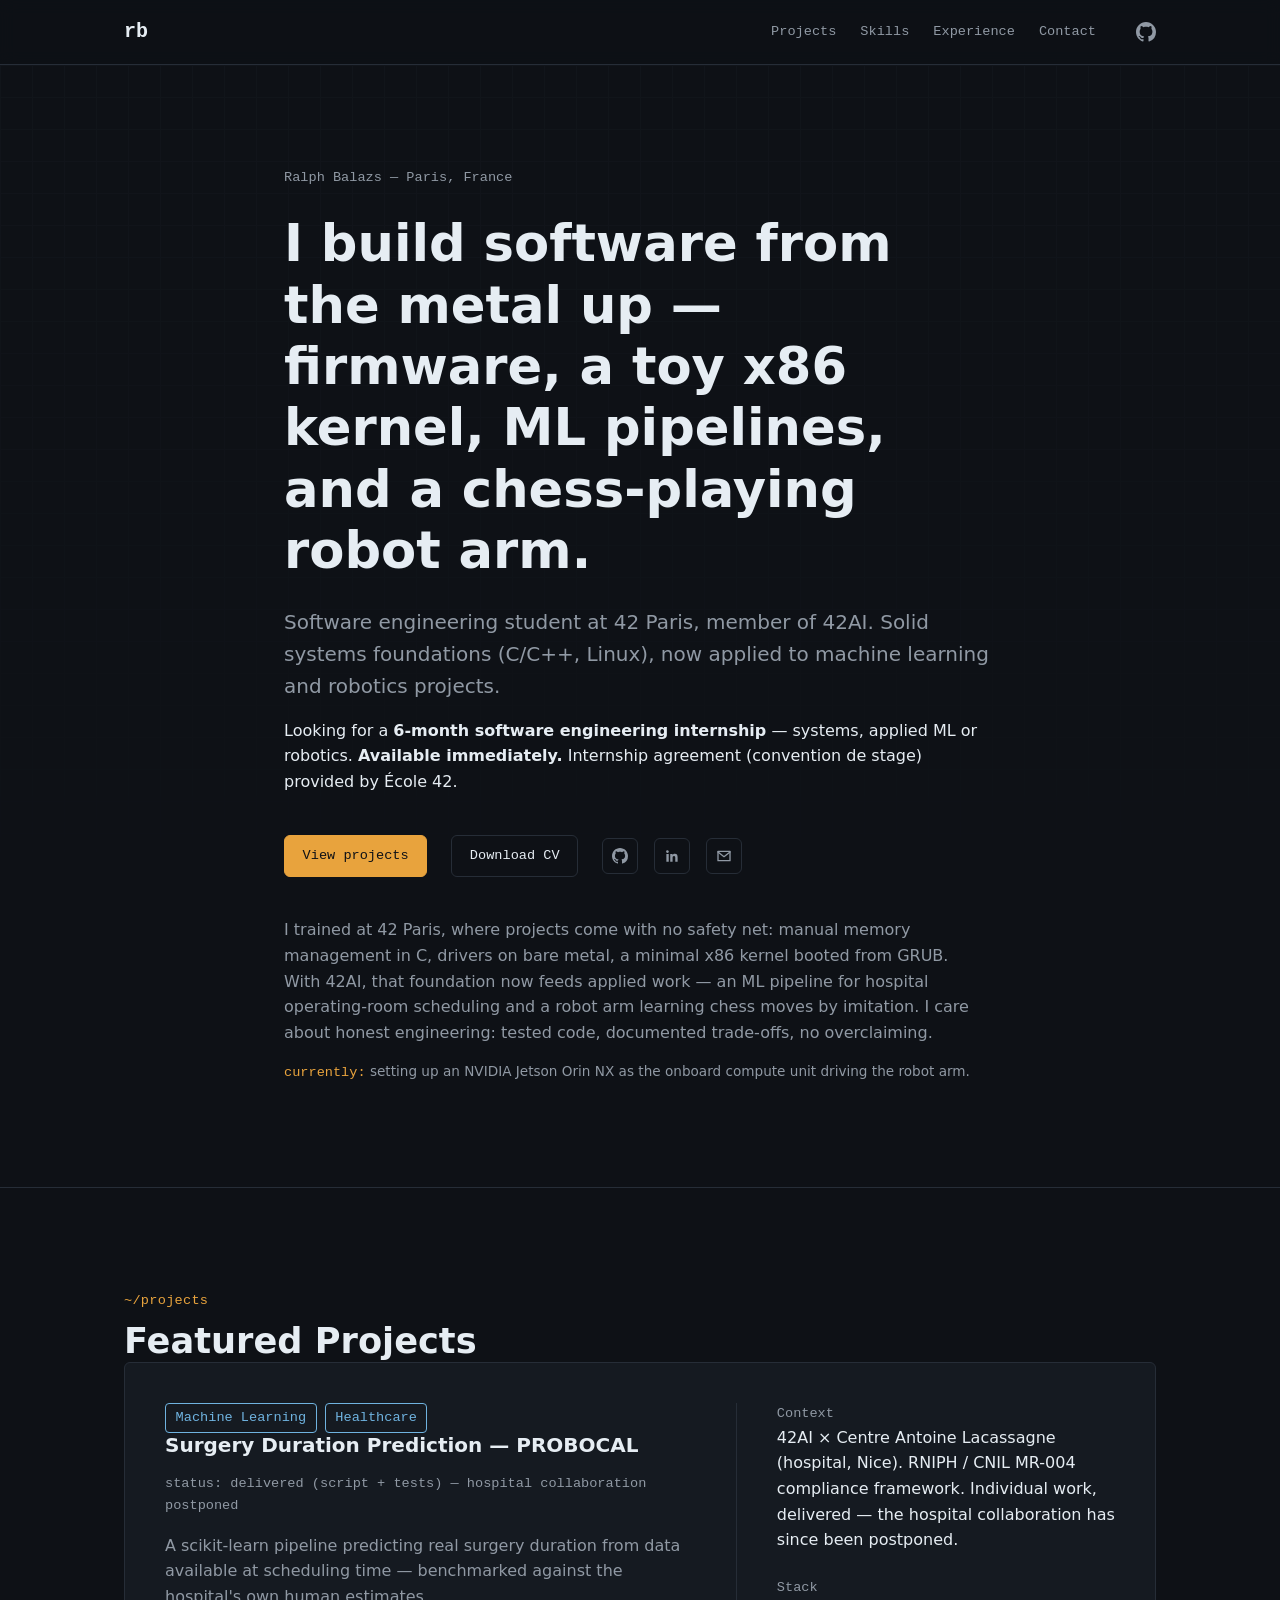
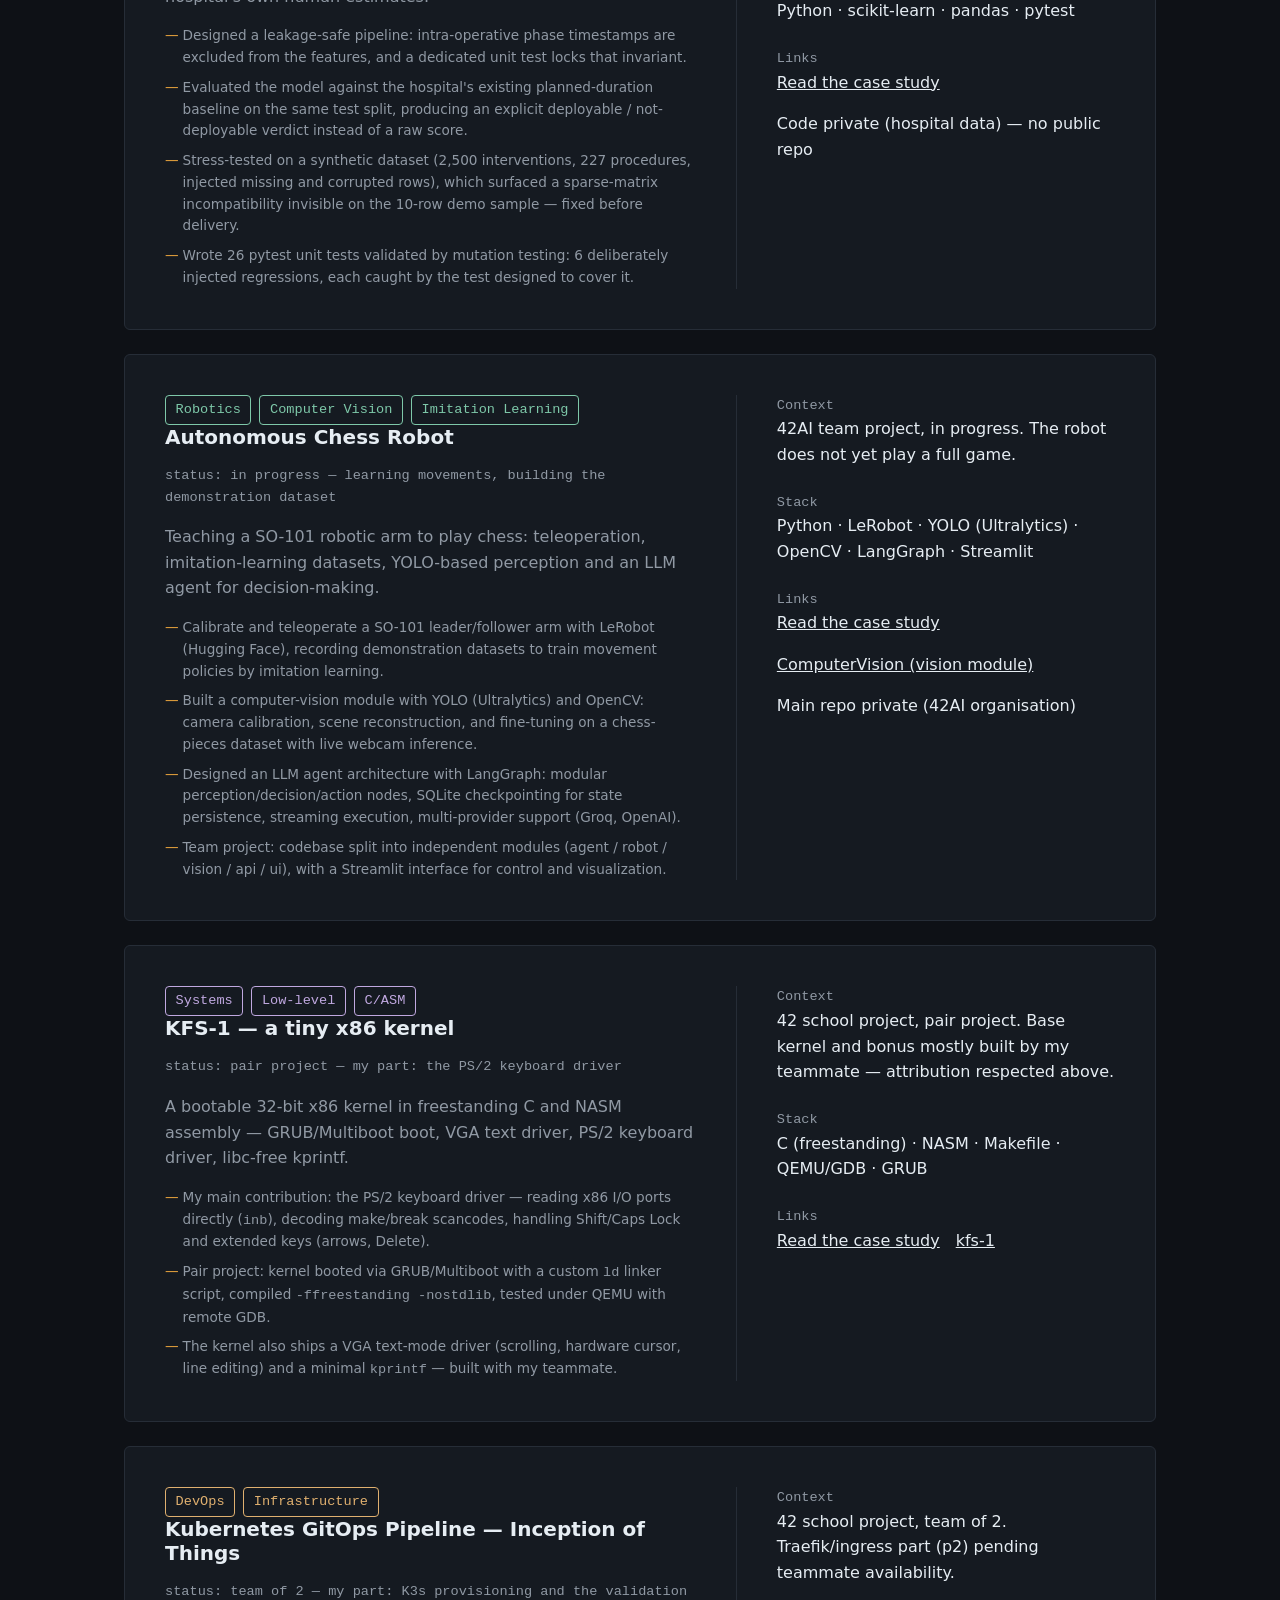
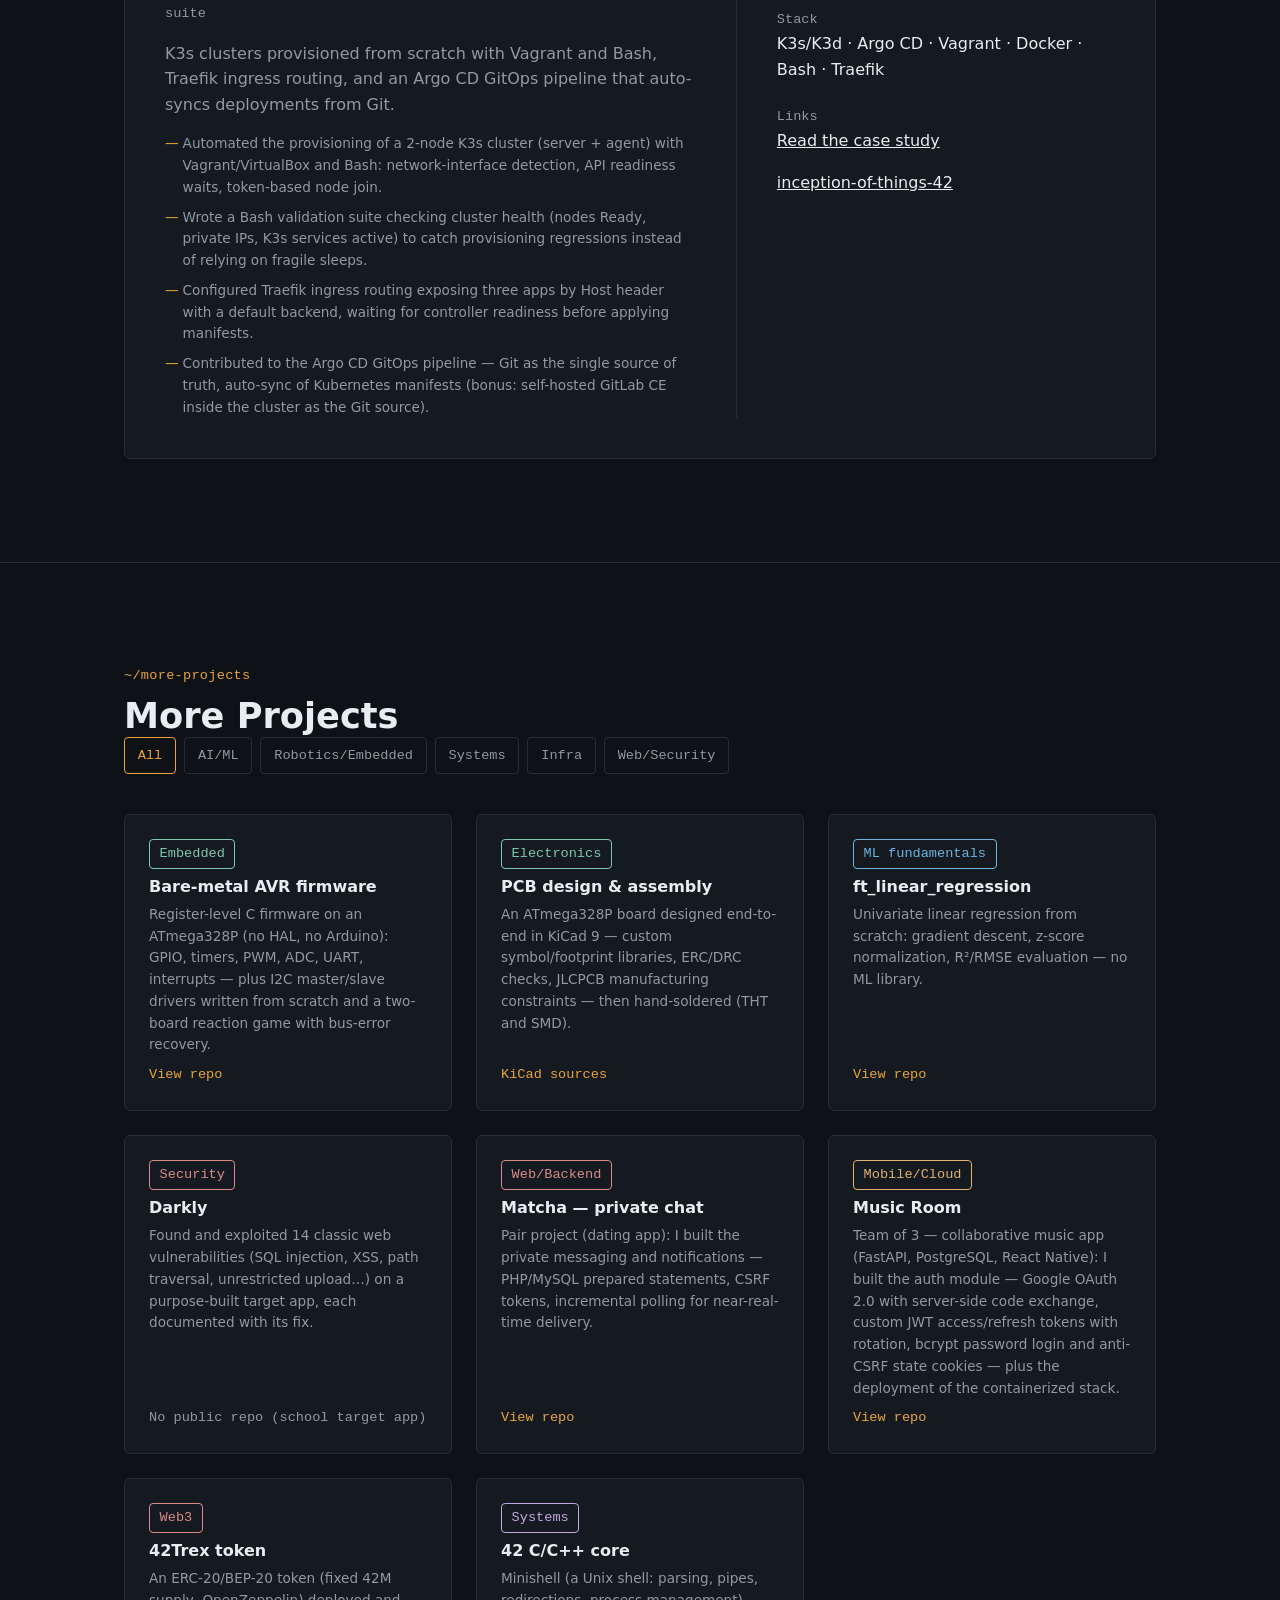
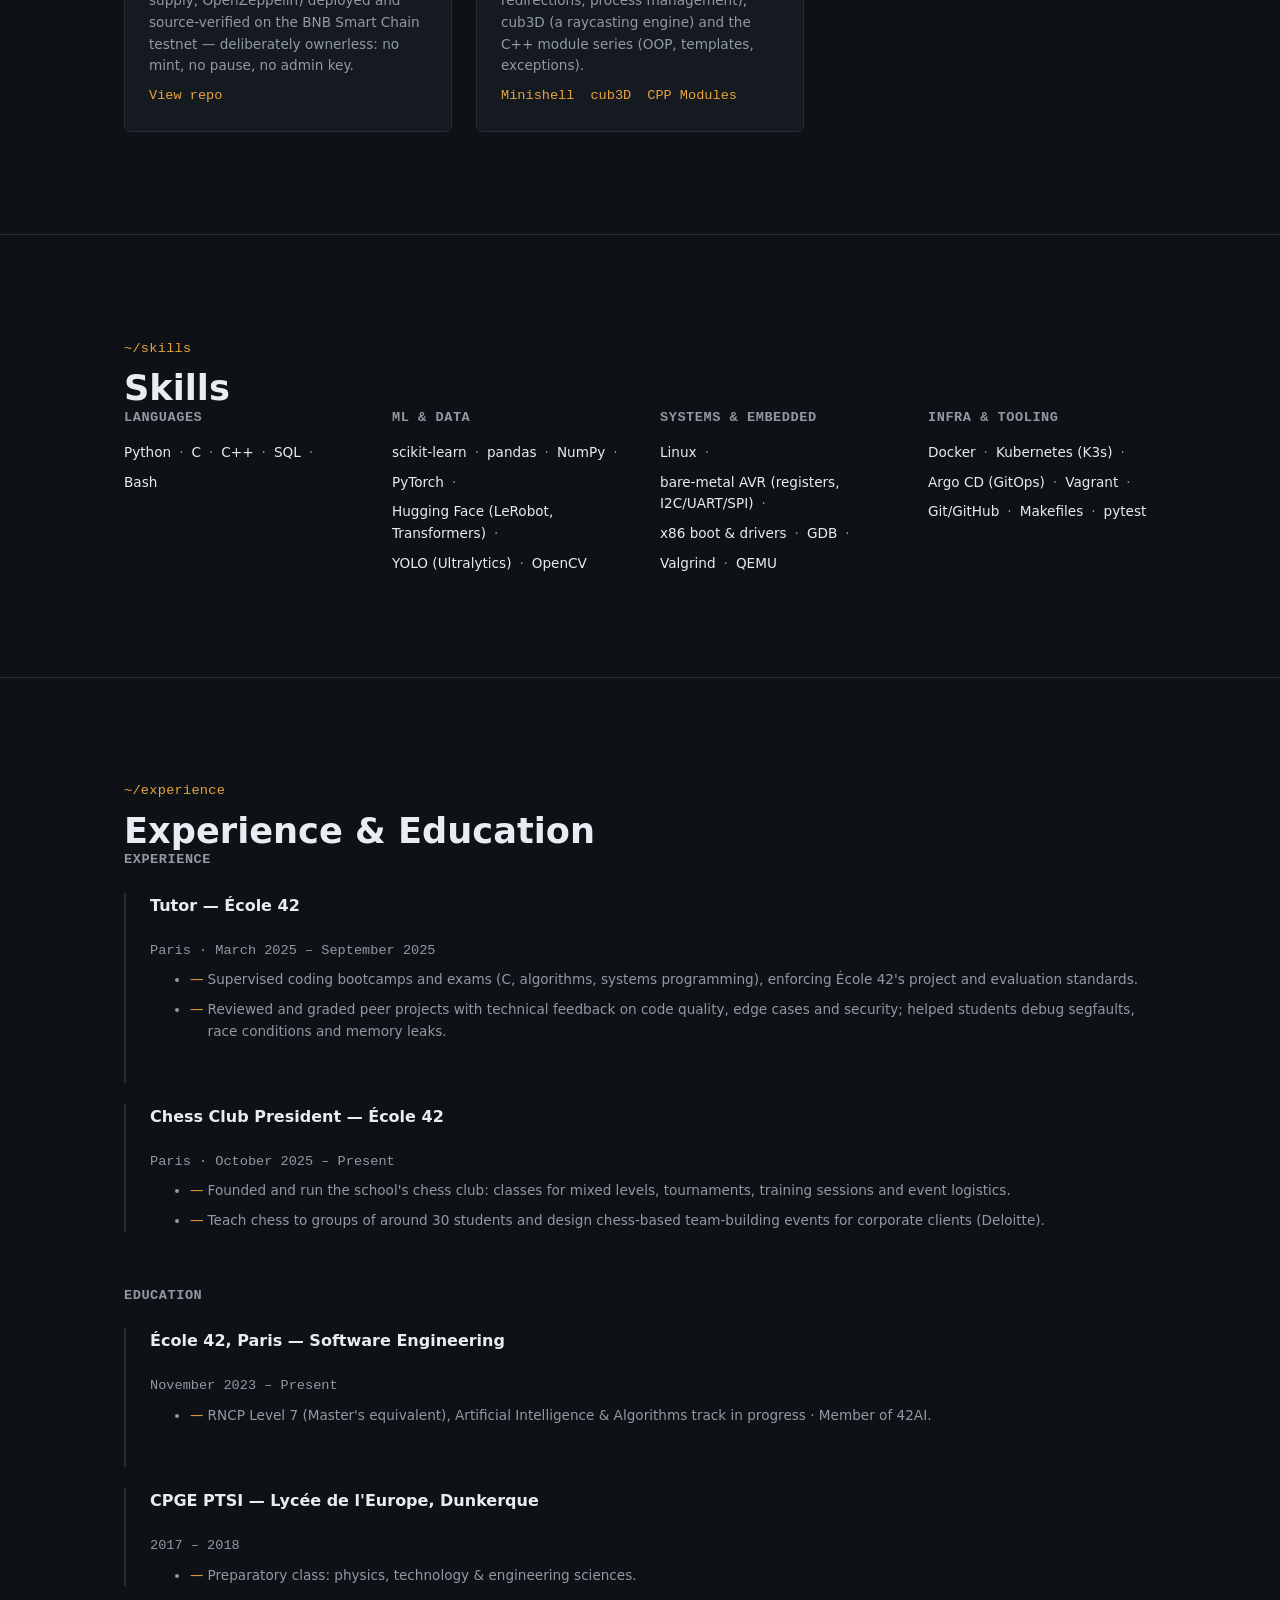
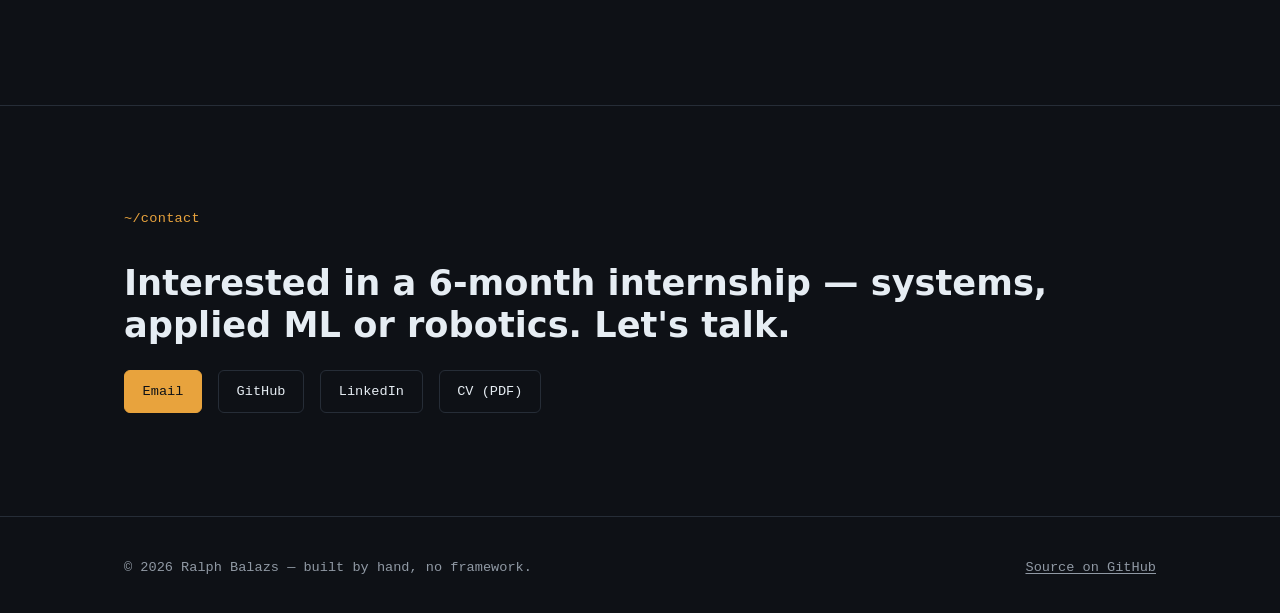
==== commit 5147a0e0: "feat: resolve content placeholders with verified data Replace every visible [TODO] placeholder with " ====
--- a/index.html
+++ b/index.html
@@ -5,7 +5,6 @@
   <meta name="viewport" content="width=device-width, initial-scale=1">
   <title>Ralph Balazs — Software Engineer, systems foundations &amp; applied AI/robotics</title>
   <meta name="description" content="Ralph Balazs — software engineering student at 42 Paris (42AI). Systems foundations in C/C++ and Linux, applied to machine learning and robotics projects. Looking for a 6-month internship.">
-  <!-- TODO: og:url / canonical / og:image use the domain recommended in PLAN.md §8 (balazsralph.github.io); confirm once the repo is renamed and deployed. -->
   <link rel="canonical" href="https://balazsralph.github.io/">
 
   <meta property="og:type" content="website">
@@ -58,10 +57,10 @@
         <span class="hero__eyebrow">Ralph Balazs — Paris, France</span>
         <h1 id="hero-heading">I build software from the metal up — firmware, a toy x86 kernel, ML pipelines, and a chess-playing robot arm.</h1>
         <p class="hero__subtitle">Software engineering student at 42 Paris, member of 42AI. Solid systems foundations (C/C++, Linux), now applied to machine learning and robotics projects.</p>
-        <p class="hero__availability">Looking for a <strong>6-month software engineering internship</strong> — systems, applied ML or robotics. <strong>Available immediately.</strong></p>
+        <p class="hero__availability">Looking for a <strong>6-month software engineering internship</strong> — systems, applied ML or robotics. <strong>Available immediately.</strong> Internship agreement (<span lang="fr">convention de stage</span>) provided by École 42.</p>
         <div class="hero__cta">
           <a class="btn btn--primary" href="#projects">View projects</a>
-          <span class="todo">Download CV: [TODO: PDF not yet provided by Ralph]</span>
+          <a class="btn btn--secondary" href="assets/cv/RalphBalazs_CV.pdf" download>Download CV</a>
           <div class="icon-links">
             <a href="https://github.com/balazsralph" target="_blank" rel="noopener noreferrer" aria-label="GitHub">
               <svg width="16" height="16" viewBox="0 0 16 16" fill="currentColor" aria-hidden="true" focusable="false"><path d="M8 0C3.58 0 0 3.58 0 8c0 3.54 2.29 6.53 5.47 7.59.4.07.55-.17.55-.38 0-.19-.01-.82-.01-1.49-2.01.37-2.53-.49-2.69-.94-.09-.23-.48-.94-.82-1.13-.28-.15-.68-.52-.01-.53.63-.01 1.08.58 1.23.82.72 1.21 1.87.87 2.33.66.07-.52.28-.87.51-1.07-1.78-.2-3.64-.89-3.64-3.95 0-.87.31-1.59.82-2.15-.08-.2-.36-1.02.08-2.12 0 0 .67-.21 2.2.82.64-.18 1.32-.27 2-.27.68 0 1.36.09 2 .27 1.53-1.04 2.2-.82 2.2-.82.44 1.1.16 1.92.08 2.12.51.56.82 1.27.82 2.15 0 3.07-1.87 3.75-3.65 3.95.29.25.54.73.54 1.48 0 1.07-.01 1.93-.01 2.2 0 .21.15.46.55.38A8.01 8.01 0 0 0 16 8c0-4.42-3.58-8-8-8z"/></svg>
@@ -69,13 +68,14 @@
             <a href="https://www.linkedin.com/in/rbalazs" target="_blank" rel="noopener noreferrer" aria-label="LinkedIn">
               <svg width="16" height="16" viewBox="0 0 24 24" fill="currentColor" aria-hidden="true" focusable="false"><path d="M20.45 20.45h-3.56v-5.58c0-1.33-.02-3.04-1.85-3.04-1.86 0-2.15 1.45-2.15 2.94v5.68H9.34V9h3.41v1.56h.05c.48-.9 1.64-1.85 3.37-1.85 3.6 0 4.27 2.37 4.27 5.46v6.28zM5.34 7.43a2.07 2.07 0 1 1 0-4.13 2.07 2.07 0 0 1 0 4.13zM7.12 20.45H3.56V9h3.56v11.45z"/></svg>
             </a>
-            <a href="mailto:ralph.balazs@42ai.fr" aria-label="Email">
+            <a href="mailto:balazsra@gmail.com" aria-label="Email">
               <svg width="16" height="16" viewBox="0 0 24 24" fill="none" stroke="currentColor" stroke-width="2" stroke-linecap="round" stroke-linejoin="round" aria-hidden="true" focusable="false"><path d="M3 5h18v14H3z"/><path d="M3 6l9 7 9-7"/></svg>
             </a>
           </div>
         </div>
         <div class="hero__about">
           <p>I trained at 42 Paris, where projects come with no safety net: manual memory management in C, drivers on bare metal, a minimal x86 kernel booted from GRUB. With 42AI, that foundation now feeds applied work — an ML pipeline for hospital operating-room scheduling and a robot arm learning chess moves by imitation. I care about honest engineering: tested code, documented trade-offs, no overclaiming.</p>
+          <p class="hero__about-now"><span class="mono-label">currently</span> setting up an NVIDIA Jetson Orin NX as the onboard compute unit driving the robot arm.</p>
         </div>
       </div>
     </section>
@@ -116,8 +116,7 @@
                 <dt>Links</dt>
                 <dd class="project-card__links">
                   <a href="projects/surgery-duration-ml.html">Read the case study</a>
-                  <span>Code private (hospital data)</span>
-                  <span class="todo">[TODO: confirm no public repo exists]</span>
+                  <span>Code private (hospital data) — no public repo</span>
                 </dd>
               </dl>
             </div>
@@ -132,14 +131,13 @@
               </div>
               <h3 id="project-chess-heading">Autonomous Chess Robot</h3>
               <p class="project-card__status">in progress — learning movements, building the demonstration dataset</p>
-              <p class="project-card__one-liner">Teaching a SO-100 robotic arm to play chess: teleoperation, imitation-learning datasets, YOLO-based perception and an LLM agent for decision-making.</p>
+              <p class="project-card__one-liner">Teaching a SO-101 robotic arm to play chess: teleoperation, imitation-learning datasets, YOLO-based perception and an LLM agent for decision-making.</p>
               <ul class="project-card__bullets">
-                <li>Calibrate and teleoperate a SO-100 leader/follower arm with LeRobot (Hugging Face), recording demonstration datasets to train movement policies by imitation learning.</li>
+                <li>Calibrate and teleoperate a SO-101 leader/follower arm with LeRobot (Hugging Face), recording demonstration datasets to train movement policies by imitation learning.</li>
                 <li>Built a computer-vision module with YOLO (Ultralytics) and OpenCV: camera calibration, scene reconstruction, and fine-tuning on a chess-pieces dataset with live webcam inference.</li>
                 <li>Designed an LLM agent architecture with LangGraph: modular perception/decision/action nodes, SQLite checkpointing for state persistence, streaming execution, multi-provider support (Groq, OpenAI).</li>
                 <li>Team project: codebase split into independent modules (agent / robot / vision / api / ui), with a Streamlit interface for control and visualization.</li>
               </ul>
-              <p class="todo">[TODO: photo/video of the arm not yet provided]</p>
             </div>
             <div class="project-card__meta">
               <dl>
@@ -155,7 +153,7 @@
                 <dd class="project-card__links">
                   <a href="projects/chess-robot.html">Read the case study</a>
                   <a href="https://github.com/balazsralph/ComputerVision" target="_blank" rel="noopener noreferrer">ComputerVision (vision module)</a>
-                  <span class="todo">[TODO: main robot repo link — 42-AI org?]</span>
+                  <span>Main repo private (42AI organisation)</span>
                 </dd>
               </dl>
             </div>
@@ -191,7 +189,6 @@
                 <dd class="project-card__links">
                   <a href="projects/kfs-kernel.html">Read the case study</a>
                   <a href="https://github.com/balazsralph/kfs-1" target="_blank" rel="noopener noreferrer">kfs-1</a>
-                  <span class="todo">[TODO: verify repo is public]</span>
                 </dd>
               </dl>
             </div>
@@ -226,7 +223,7 @@
                 <dt>Links</dt>
                 <dd class="project-card__links">
                   <a href="projects/gitops-pipeline.html">Read the case study</a>
-                  <span class="todo">[TODO: IoT repo link — verify visibility]</span>
+                  <a href="https://github.com/balazsralph/inception-of-things-42" target="_blank" rel="noopener noreferrer">inception-of-things-42</a>
                 </dd>
               </dl>
             </div>
@@ -256,14 +253,14 @@
             <div class="tags"><span class="tag tag--robotics">Embedded</span></div>
             <h3>Bare-metal AVR firmware</h3>
             <p>Register-level C firmware on an ATmega328P (no HAL, no Arduino): GPIO, timers, PWM, ADC, UART, interrupts — plus I2C master/slave drivers written from scratch and a two-board reaction game with bus-error recovery.</p>
-            <span class="mini-card__link todo">[TODO: repo link if public]</span>
+            <a class="mini-card__link" href="https://github.com/balazsralph/EmbeddedPiscine" target="_blank" rel="noopener noreferrer">View repo</a>
           </article>
 
           <article class="mini-card reveal" data-domain="robotics-embedded">
             <div class="tags"><span class="tag tag--robotics">Electronics</span></div>
             <h3>PCB design &amp; assembly</h3>
             <p>An ATmega328P board designed end-to-end in KiCad 9 — custom symbol/footprint libraries, ERC/DRC checks, JLCPCB manufacturing constraints — then hand-soldered (THT and SMD).</p>
-            <span class="todo">[TODO: photo not yet provided]</span>
+            <a class="mini-card__link" href="https://github.com/balazsralph/ElectronicDesign" target="_blank" rel="noopener noreferrer">KiCad sources</a>
           </article>
 
           <article class="mini-card reveal" data-domain="ai-ml">
@@ -277,21 +274,21 @@
             <div class="tags"><span class="tag tag--security">Security</span></div>
             <h3>Darkly</h3>
             <p>Found and exploited 14 classic web vulnerabilities (SQL injection, XSS, path traversal, unrestricted upload…) on a purpose-built target app, each documented with its fix.</p>
-            <span class="mini-card__link todo">[TODO: repo link if public]</span>
+            <span class="mini-card__link mini-card__link--muted">No public repo (school target app)</span>
           </article>
 
           <article class="mini-card reveal" data-domain="web-security">
             <div class="tags"><span class="tag tag--security">Web/Backend</span></div>
             <h3>Matcha — private chat</h3>
             <p>Pair project (dating app): I built the private messaging and notifications — PHP/MySQL prepared statements, CSRF tokens, incremental polling for near-real-time delivery.</p>
-            <span class="mini-card__link todo">[TODO: repo link]</span>
+            <a class="mini-card__link" href="https://github.com/balazsralph/matcha" target="_blank" rel="noopener noreferrer">View repo</a>
           </article>
 
           <article class="mini-card reveal" data-domain="infra">
             <div class="tags"><span class="tag tag--infra">Mobile/Cloud</span></div>
             <h3>Music Room</h3>
-            <p>Team of 3 — collaborative music app (FastAPI, PostgreSQL, React Native): I handled the deployment of the containerized stack, cross-stack debugging (Expo ↔ API, sockets, env config) and the visual direction.</p>
-            <span class="mini-card__link todo">[TODO: repo link]</span>
+            <p>Team of 3 — collaborative music app (FastAPI, PostgreSQL, React Native): I built the auth module — Google OAuth 2.0 with server-side code exchange, custom JWT access/refresh tokens with rotation, bcrypt password login and anti-CSRF state cookies — plus the deployment of the containerized stack.</p>
+            <a class="mini-card__link" href="https://github.com/balazsralph/MusicRoom" target="_blank" rel="noopener noreferrer">View repo</a>
           </article>
 
           <article class="mini-card reveal" data-domain="web-security">
@@ -369,8 +366,8 @@
               <p class="timeline__meta">Paris · October 2025 – Present</p>
               <ul>
                 <li>Founded and run the school's chess club: classes for mixed levels, tournaments, training sessions and event logistics.</li>
-              </ul>
-              <p class="todo">[TODO: decision pending — optional line on corporate chess team-building events]</p>
+                <li>Teach chess to groups of around 30 students and design chess-based team-building events for corporate clients (Deloitte).</li>
+              </ul>
             </div>
           </div>
           <div class="timeline__group">
@@ -399,10 +396,10 @@
         <span class="section-label" id="contact-heading">contact</span>
         <h2>Interested in a 6-month internship — systems, applied ML or robotics. Let's talk.</h2>
         <div class="contact__buttons">
-          <a class="btn btn--primary" href="mailto:ralph.balazs@42ai.fr">Email</a>
+          <a class="btn btn--primary" href="mailto:balazsra@gmail.com">Email</a>
           <a class="btn btn--secondary" href="https://github.com/balazsralph" target="_blank" rel="noopener noreferrer">GitHub</a>
           <a class="btn btn--secondary" href="https://www.linkedin.com/in/rbalazs" target="_blank" rel="noopener noreferrer">LinkedIn</a>
-          <span class="todo">CV: [TODO: PDF not yet provided]</span>
+          <a class="btn btn--secondary" href="assets/cv/RalphBalazs_CV.pdf" download>CV (PDF)</a>
         </div>
       </div>
     </section>
@@ -412,7 +409,7 @@
   <footer class="site-footer">
     <div class="container">
       <span>© 2026 Ralph Balazs — built by hand, no framework.</span>
-      <a href="https://github.com/balazsralph/Portfolio" target="_blank" rel="noopener noreferrer">Source on GitHub</a>
+      <a href="https://github.com/balazsralph/balazsralph.github.io" target="_blank" rel="noopener noreferrer">Source on GitHub</a>
     </div>
   </footer>
 
--- a/assets/css/main.css
+++ b/assets/css/main.css
@@ -361,6 +361,19 @@
   margin-top: var(--space-sm);
 }
 
+.hero__about-now {
+  font-size: var(--text-sm);
+}
+
+.mono-label {
+  font-family: var(--font-mono);
+  color: var(--accent);
+}
+
+.mono-label::after {
+  content: ":";
+}
+
 /* --- Buttons / links ------------------------------------------------------ */
 
 .btn {
@@ -627,6 +640,11 @@
 .mini-card__link:hover,
 .mini-card__link:focus-visible {
   color: var(--accent-hover);
+}
+
+/* Non-clickable note in the link slot (e.g. no public repo) */
+.mini-card__link--muted {
+  color: var(--text-muted);
 }
 
 .mini-card[hidden] {
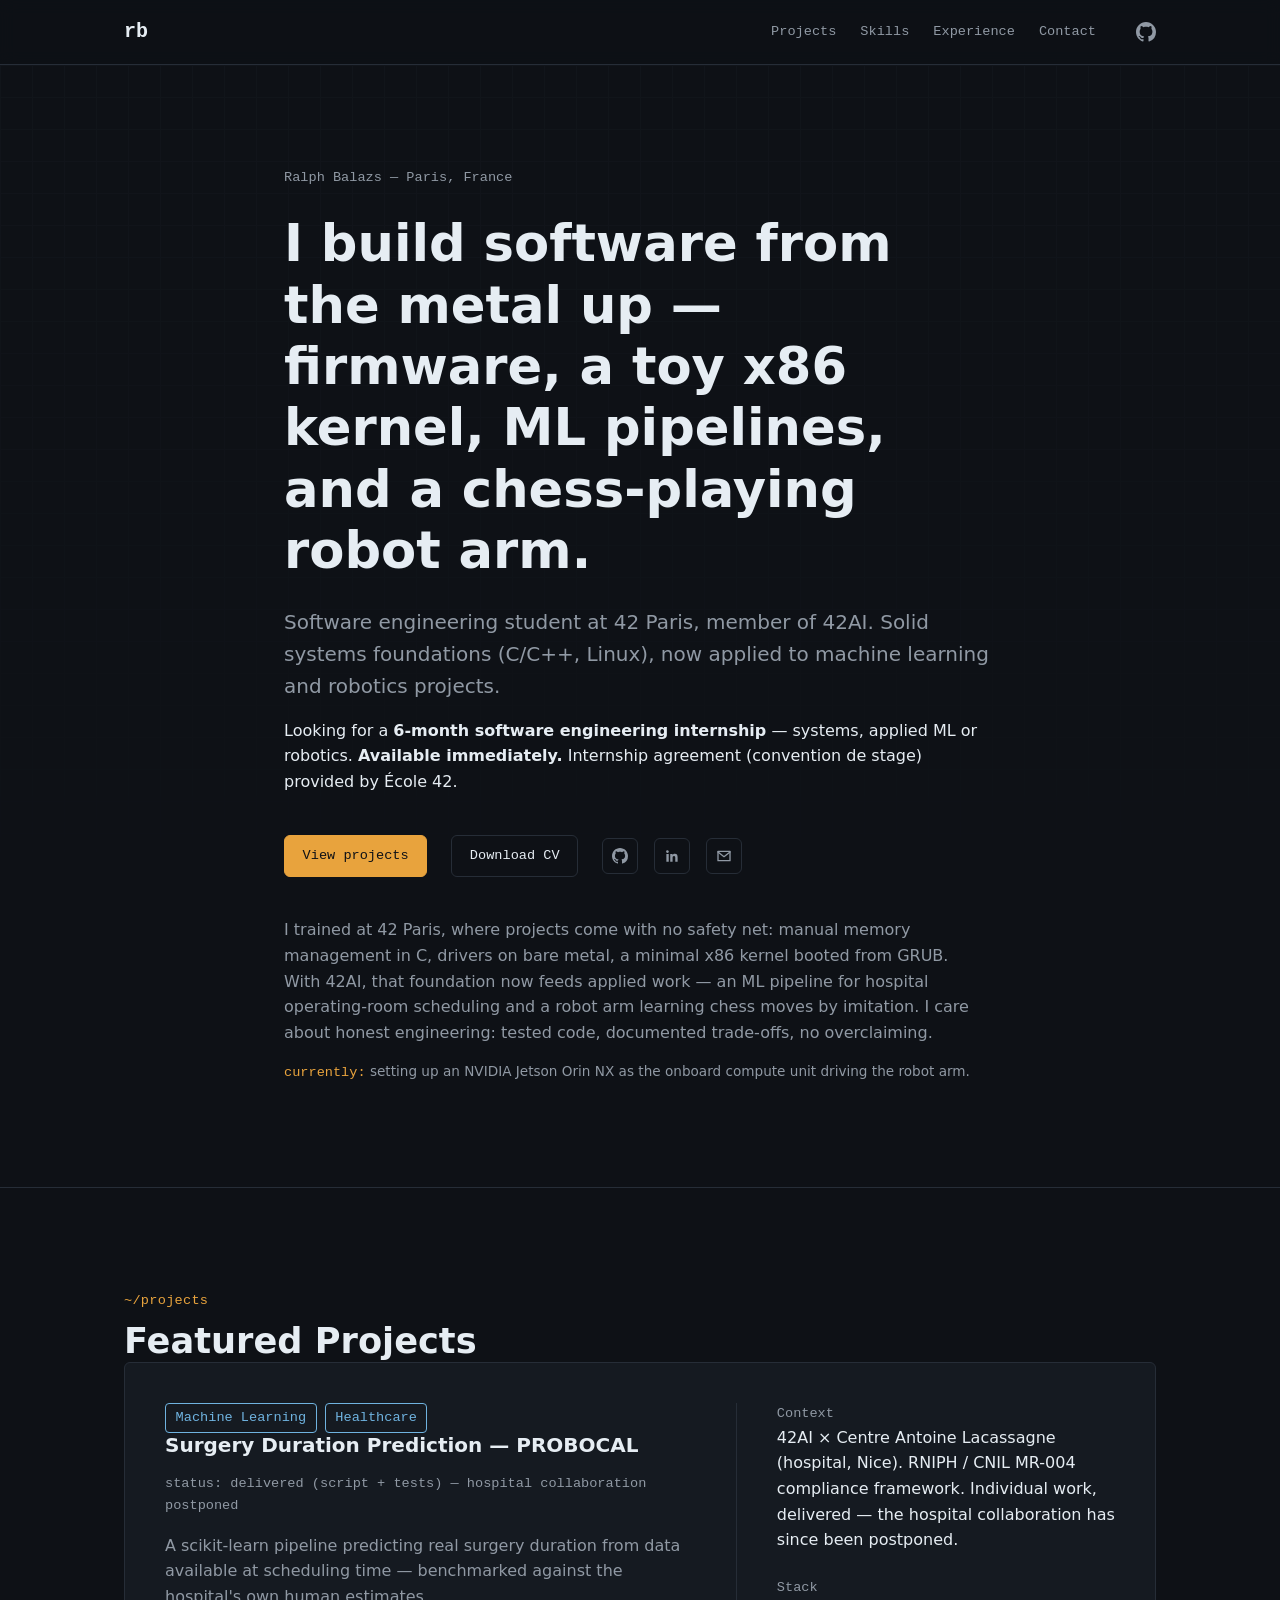
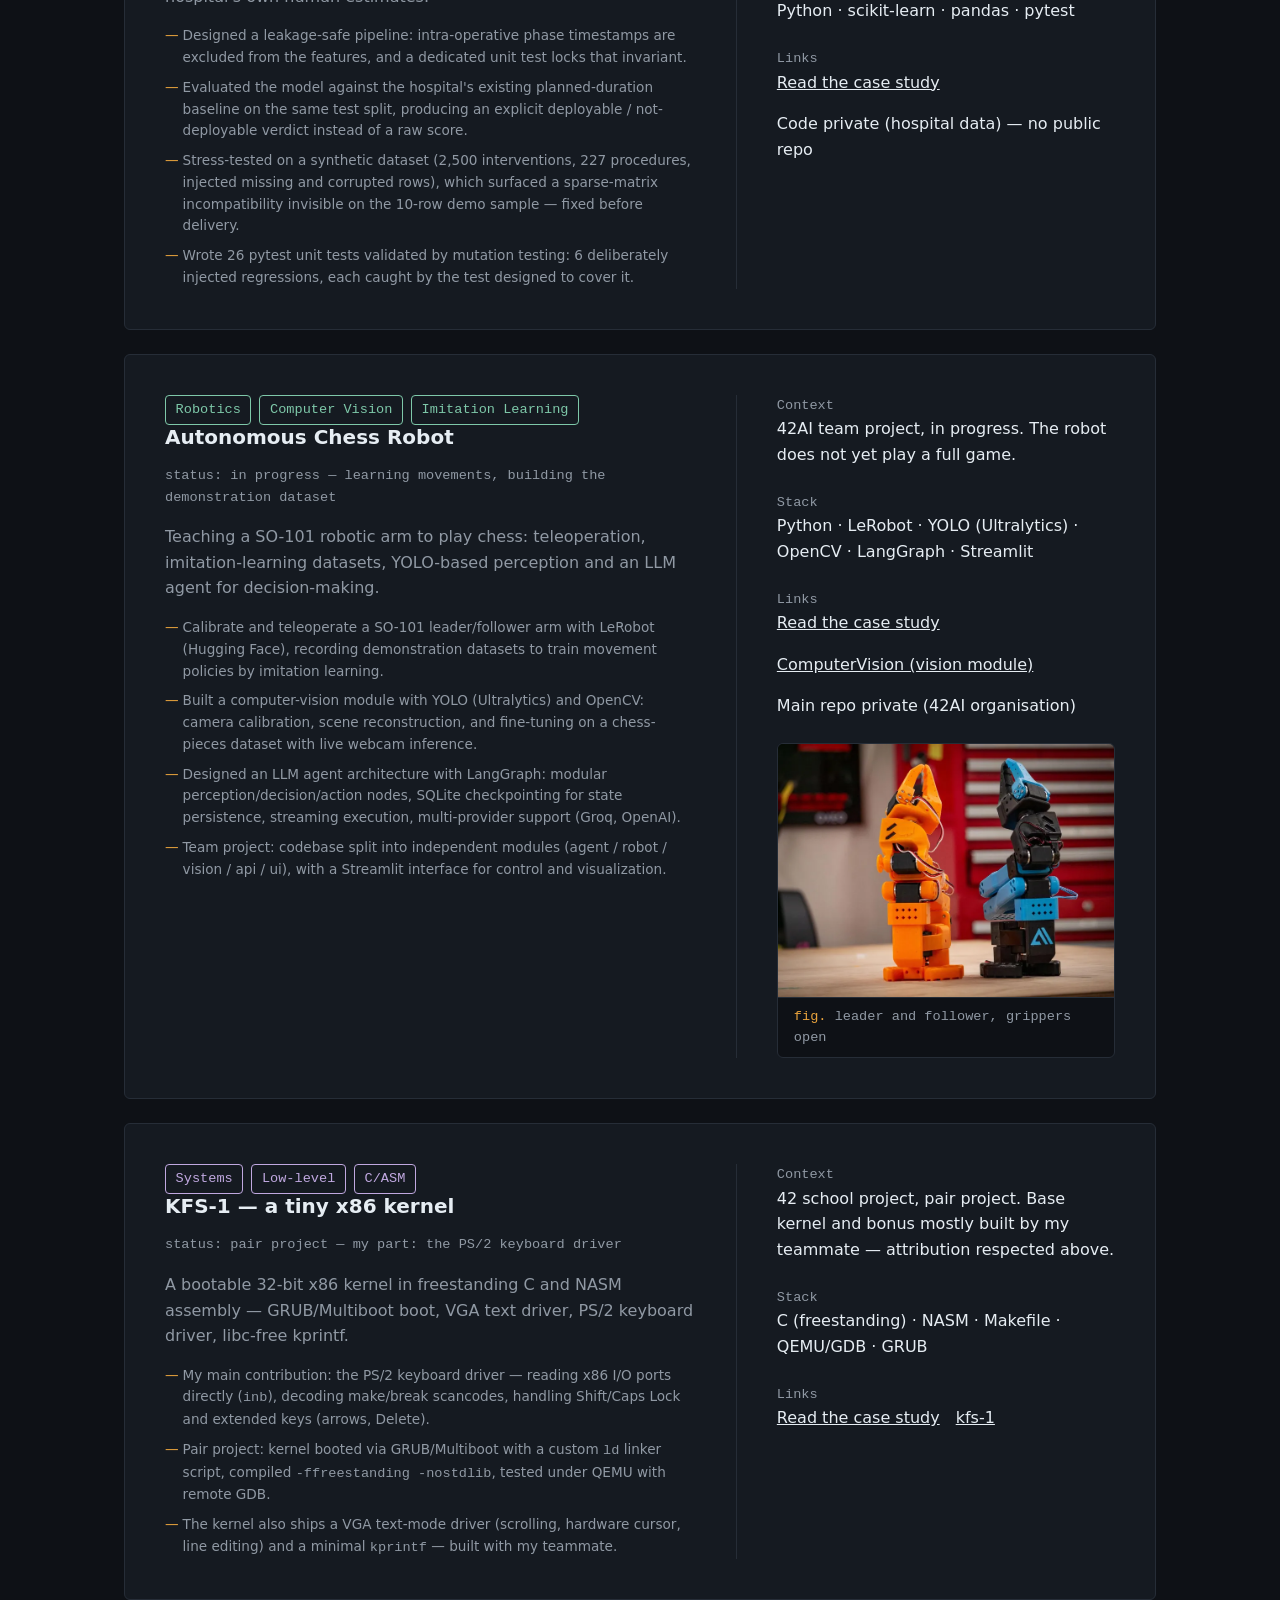
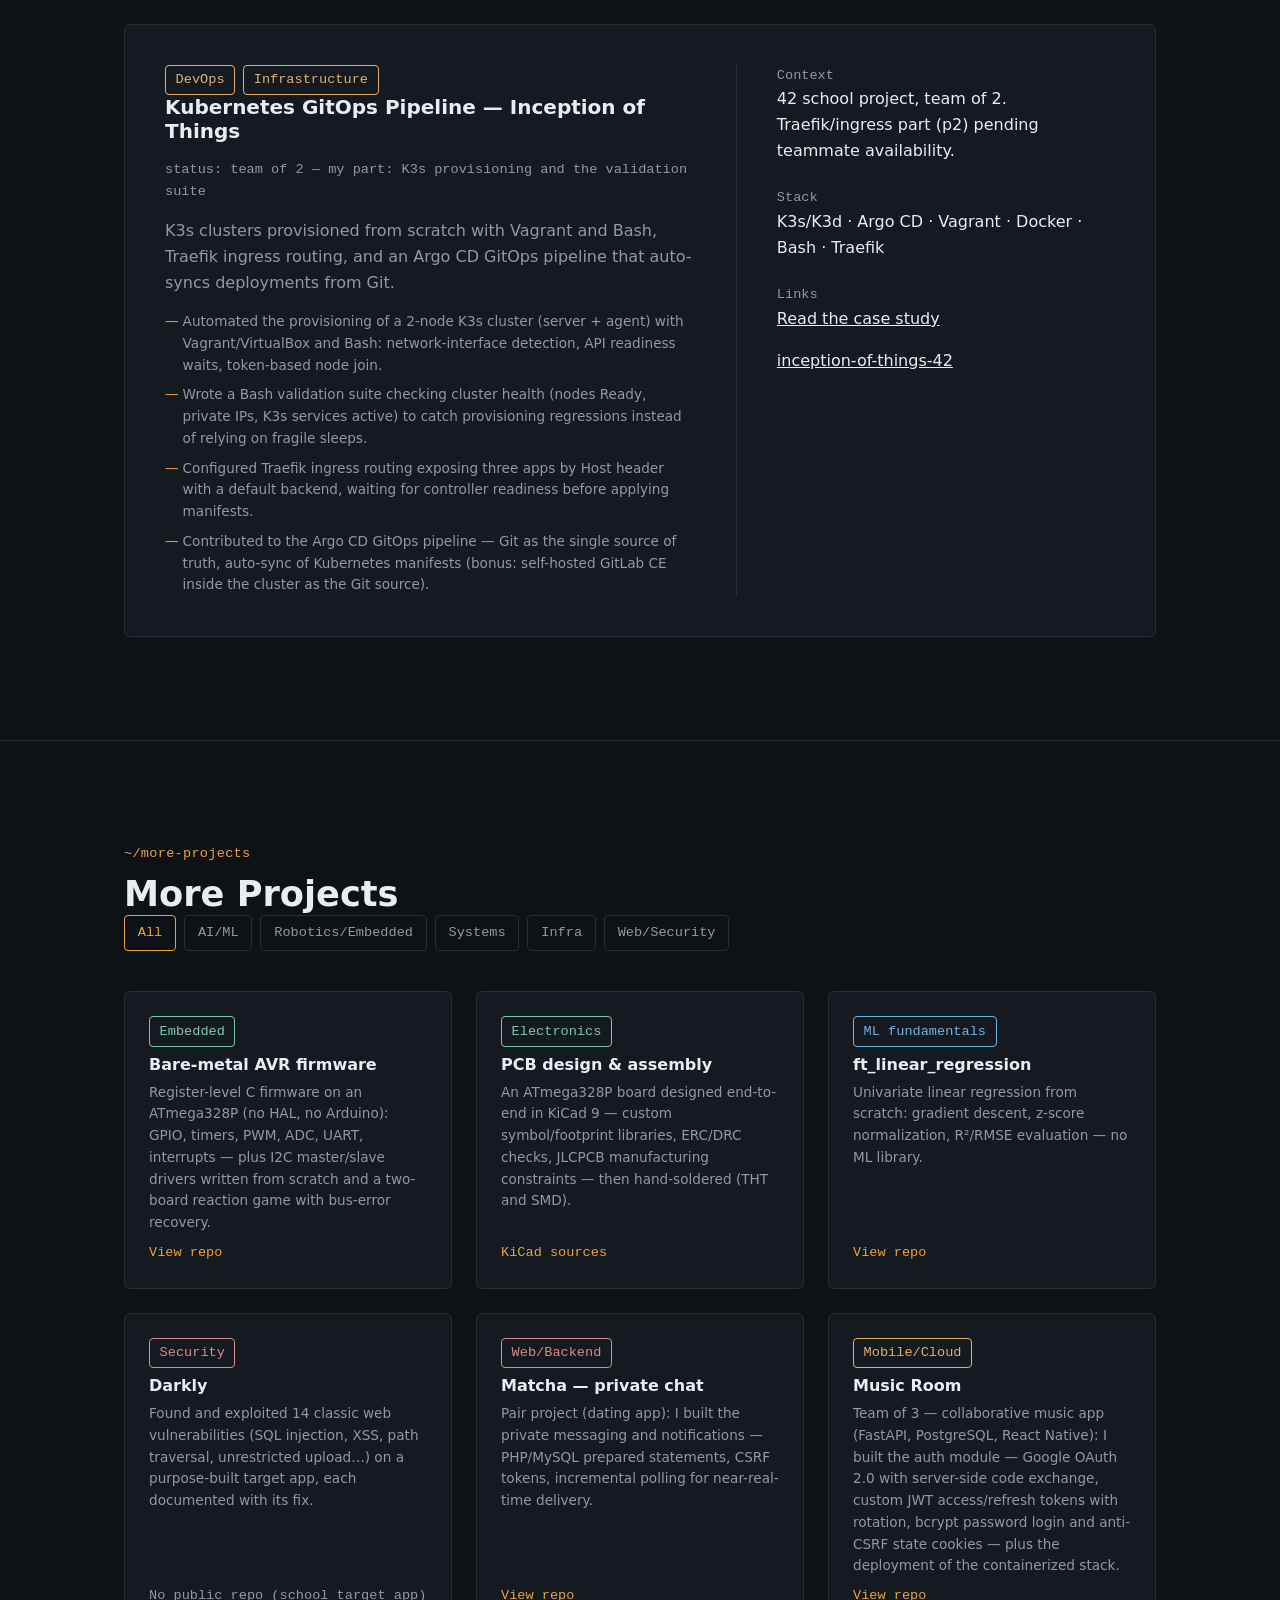
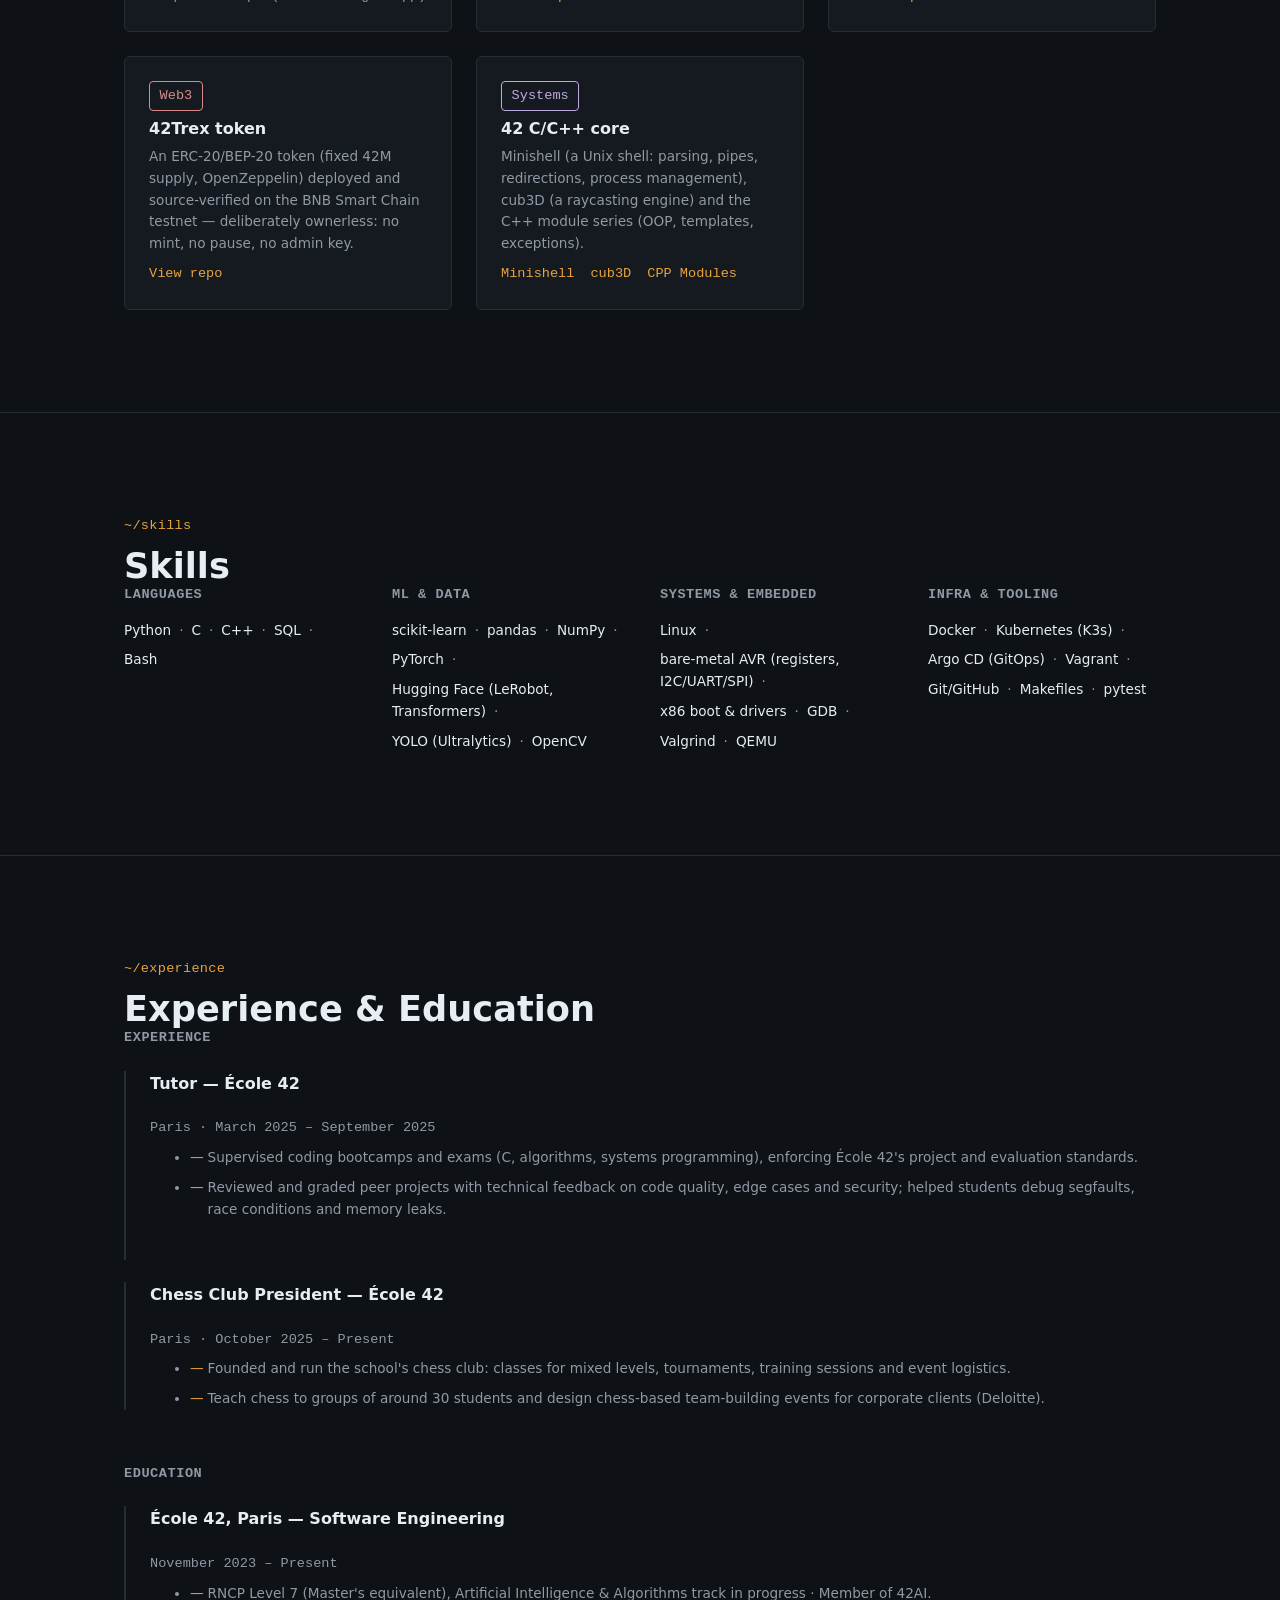
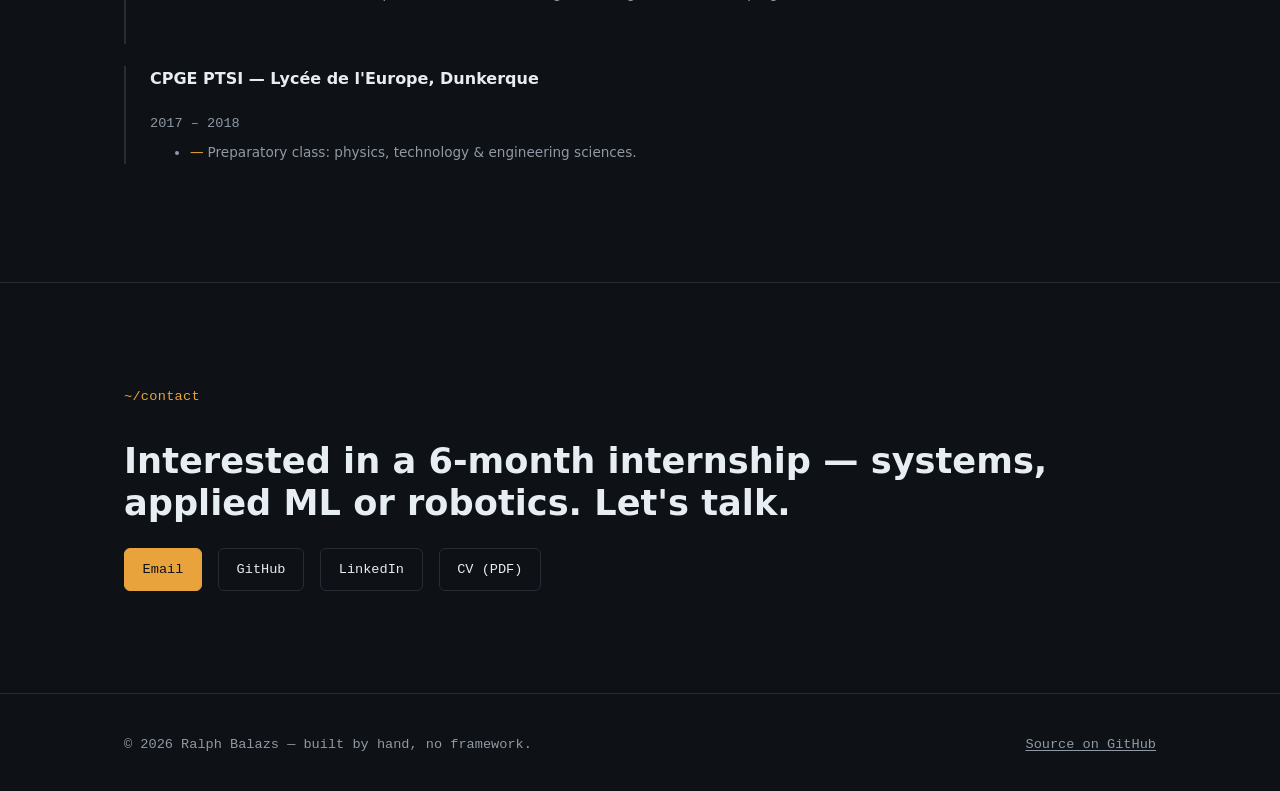
==== commit 5ad9e52f: "feat: add SO-101 arm photography to the chess robot project The robot arm was the one missing asset " ====
--- a/index.html
+++ b/index.html
@@ -156,6 +156,13 @@
                   <span>Main repo private (42AI organisation)</span>
                 </dd>
               </dl>
+              <figure class="figure project-card__figure">
+                <picture>
+                  <source srcset="assets/img/robot/so101-grippers.webp" type="image/webp">
+                  <img src="assets/img/robot/so101-grippers.jpg" alt="The SO-101 leader and follower arms standing upright side by side, grippers open." width="800" height="601" loading="lazy" decoding="async">
+                </picture>
+                <figcaption>leader and follower, grippers open</figcaption>
+              </figure>
             </div>
           </article>
 
--- a/assets/css/main.css
+++ b/assets/css/main.css
@@ -566,6 +566,44 @@
   }
 }
 
+/* --- Figures -------------------------------------------------------------- */
+
+.figure {
+  margin: 0;
+  background: var(--bg);
+  border: 1px solid var(--border);
+  border-radius: var(--radius);
+  overflow: hidden;
+}
+
+.figure img {
+  width: 100%;
+  height: auto;
+}
+
+.figure figcaption {
+  font-family: var(--font-mono);
+  font-size: var(--text-sm);
+  color: var(--text-muted);
+  padding: var(--space-xs) var(--space-sm);
+  border-top: 1px solid var(--border);
+}
+
+.figure figcaption::before {
+  content: "fig. ";
+  color: var(--accent);
+}
+
+/* Lead visual of a featured card: sits at the bottom of the meta column */
+.project-card__figure {
+  margin-top: auto;
+}
+
+/* Full-width visual on a case study page */
+.case-study__figure {
+  margin-top: var(--space-lg);
+}
+
 /* --- More projects grid --------------------------------------------------*/
 
 .filter-bar {
@@ -876,9 +914,11 @@
   color: var(--text);
 }
 
-.case-study__meta dd .todo {
-  display: block;
-  margin-top: var(--space-xs);
+.case-study__links {
+  display: flex;
+  flex-direction: column;
+  align-items: flex-start;
+  gap: var(--space-xs);
 }
 
 .case-study__body > section {
@@ -912,15 +952,6 @@
 .case-study__nav a:hover,
 .case-study__nav a:focus-visible {
   color: var(--accent);
-}
-
-/* --- TODO markers (visible placeholders for missing data, RULES.md §2.6) - */
-
-.todo {
-  font-family: var(--font-mono);
-  font-size: var(--text-sm);
-  color: var(--accent);
-  opacity: 0.85;
 }
 
 /* --- Motion preference --------------------------------------------------- */
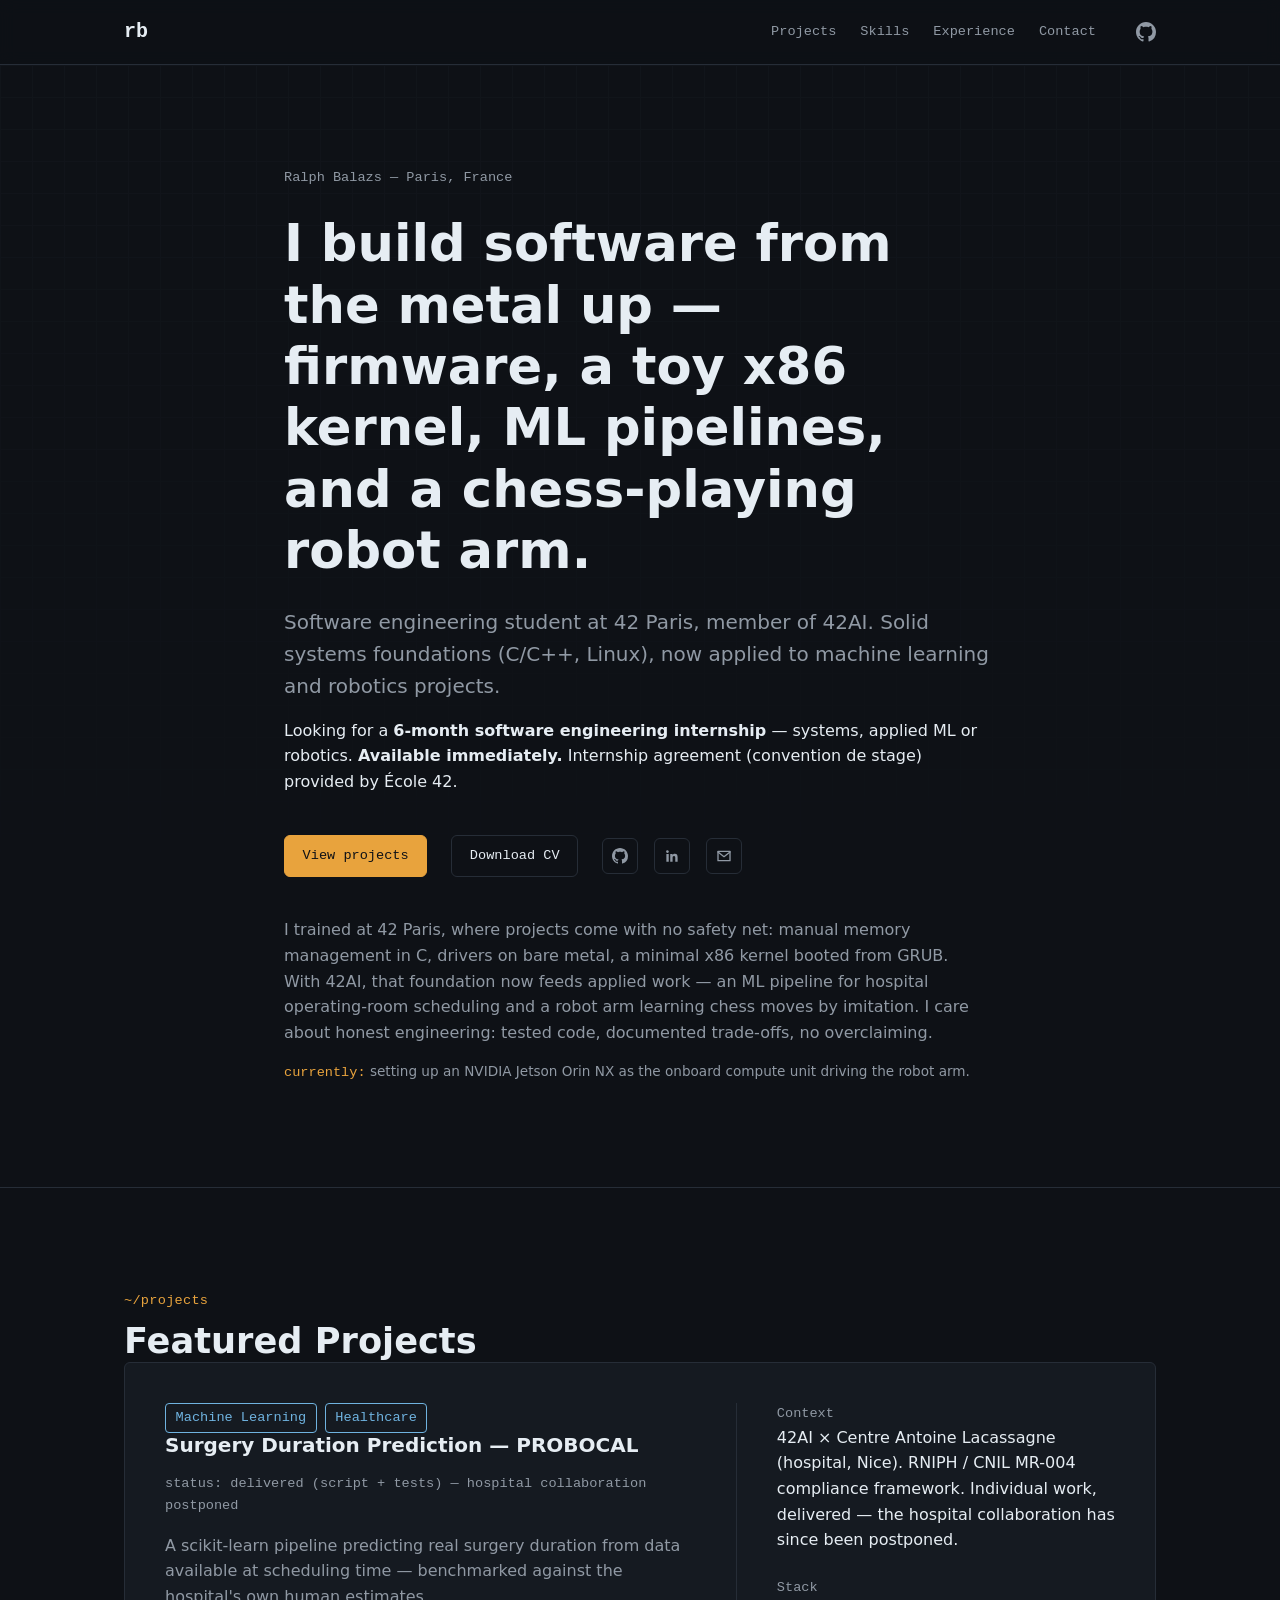
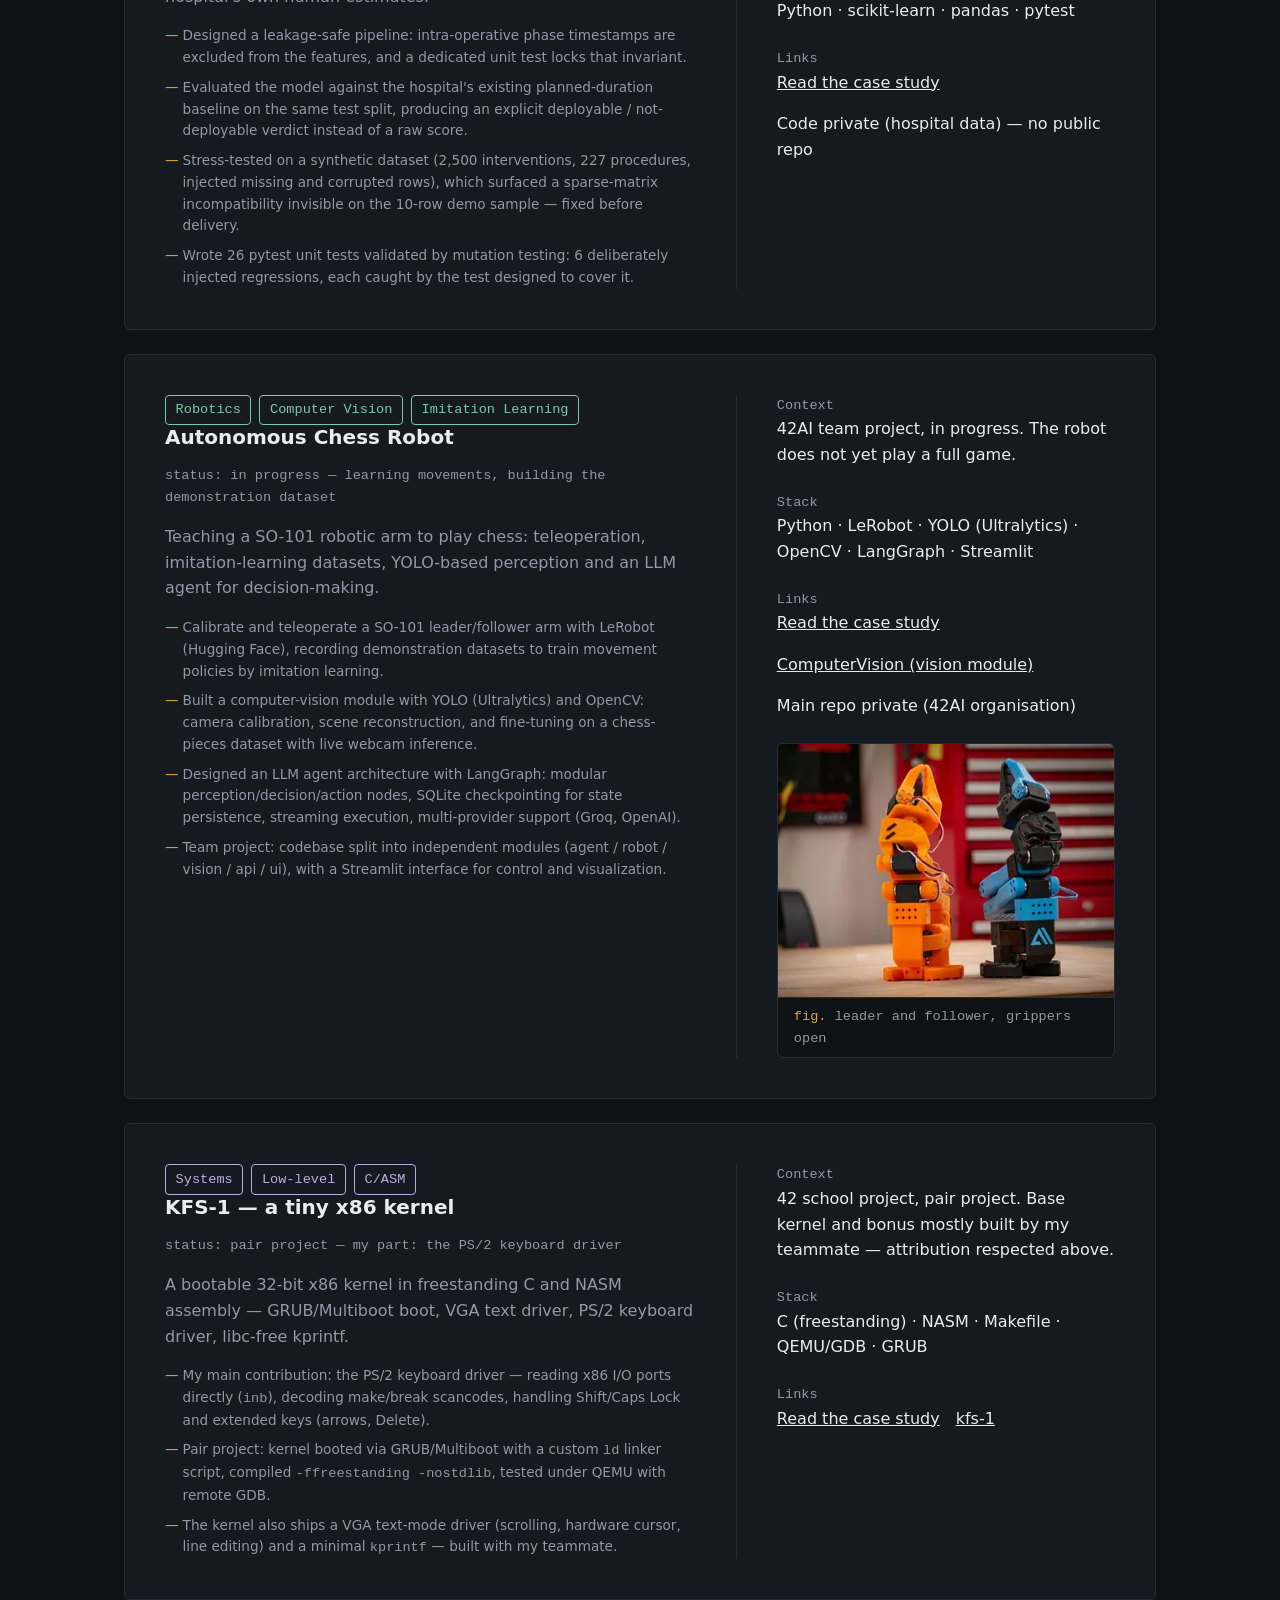
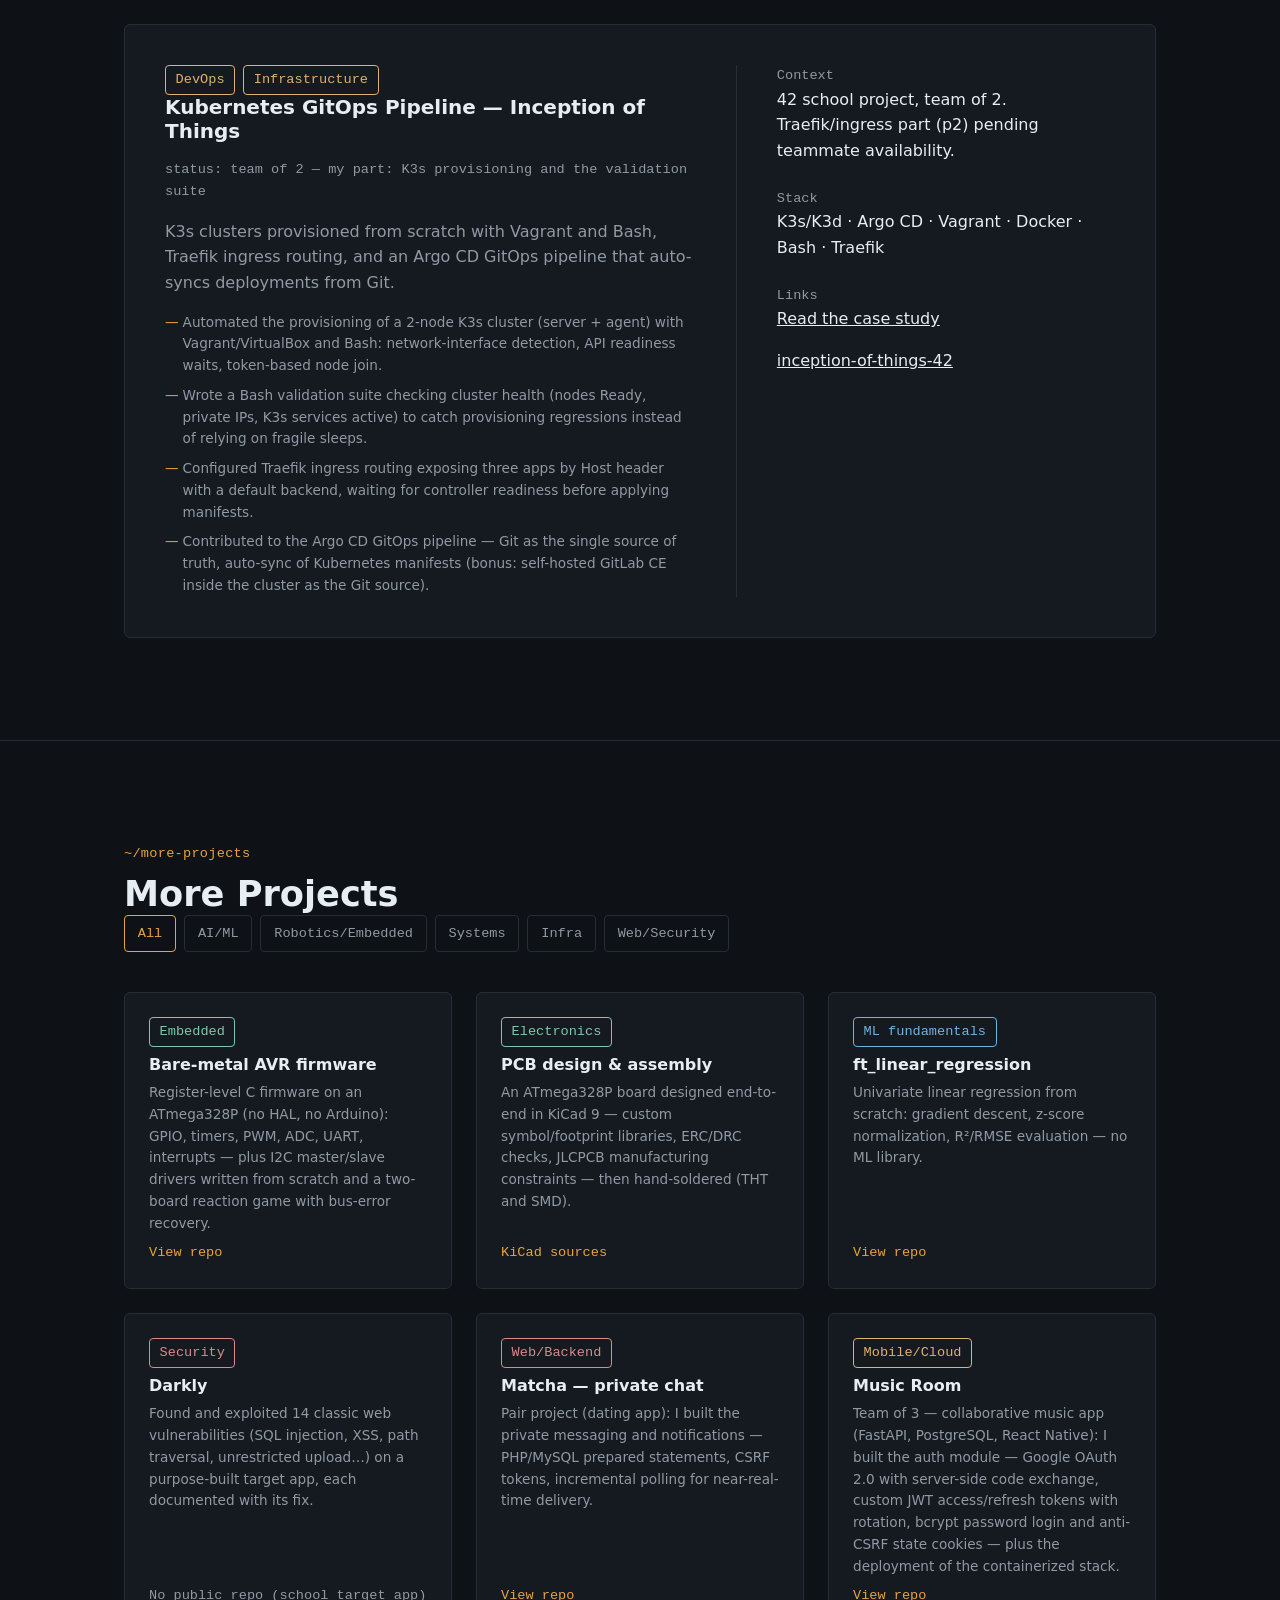
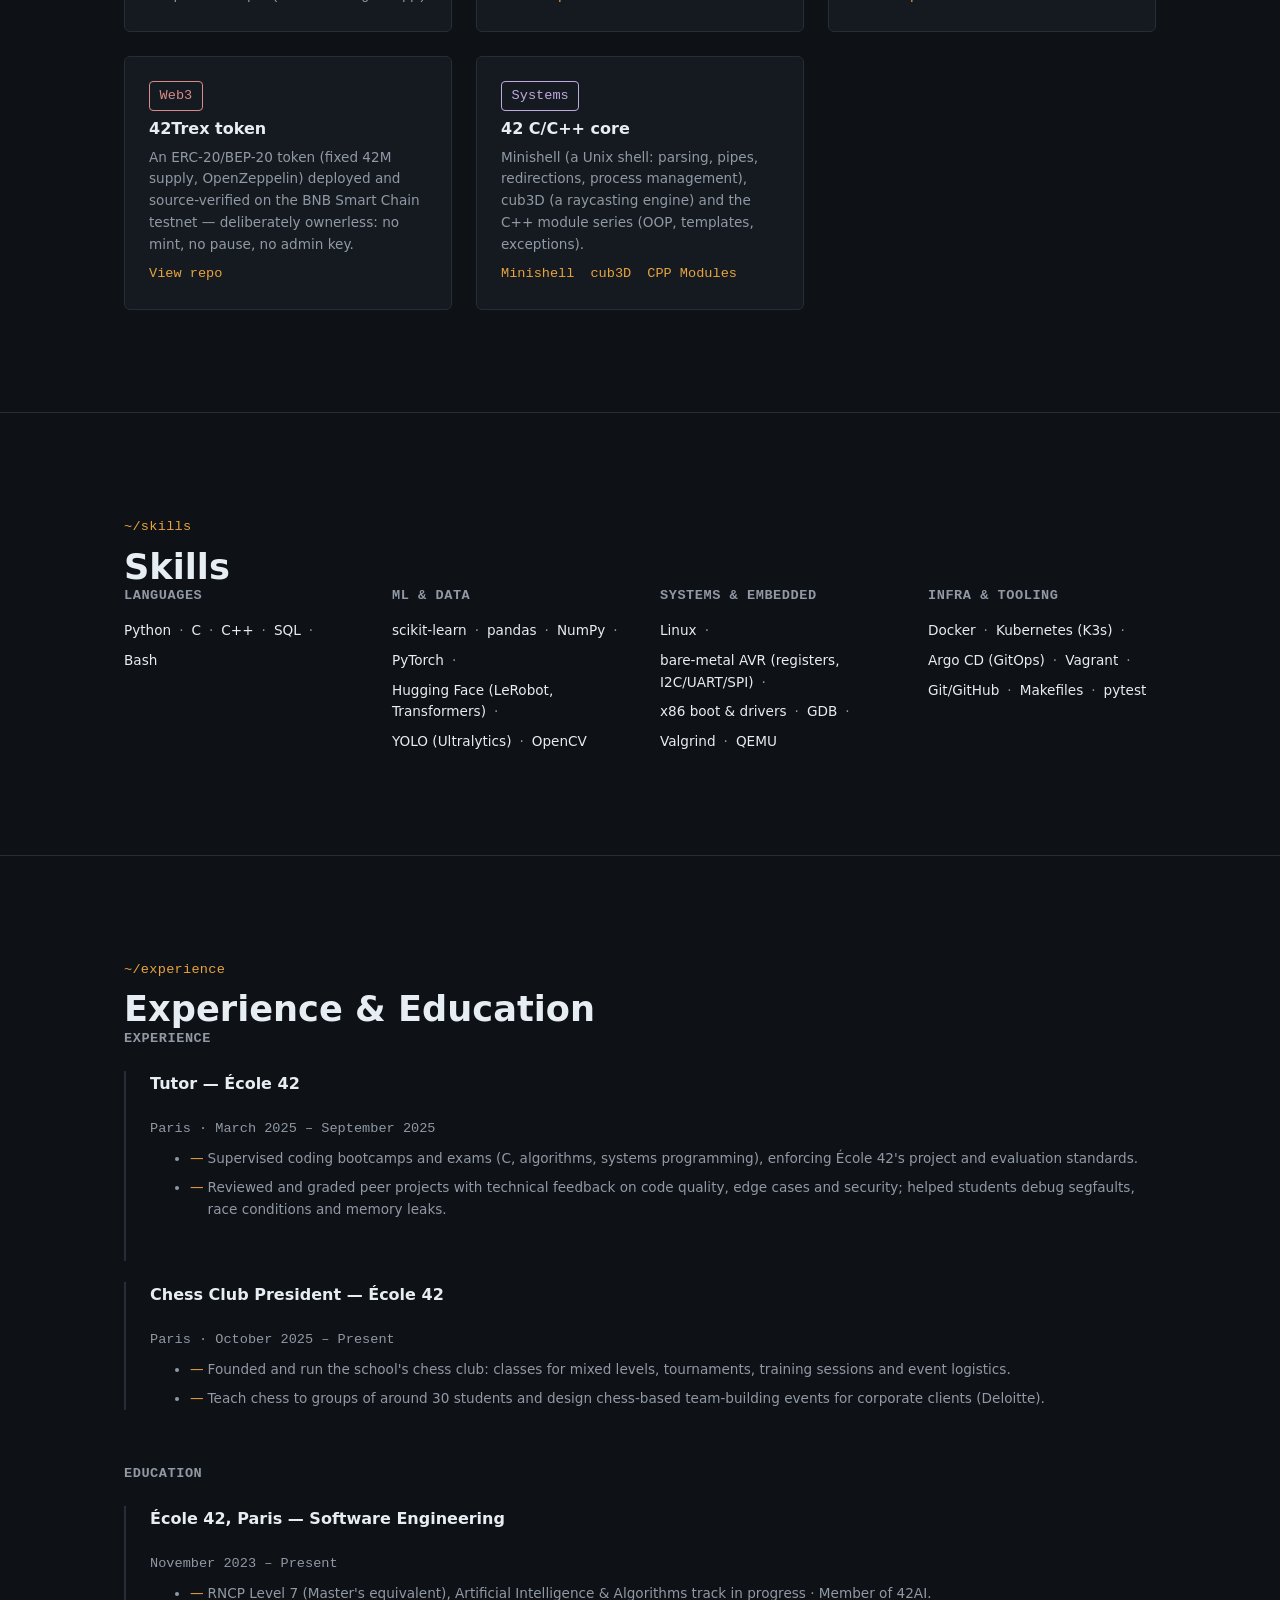
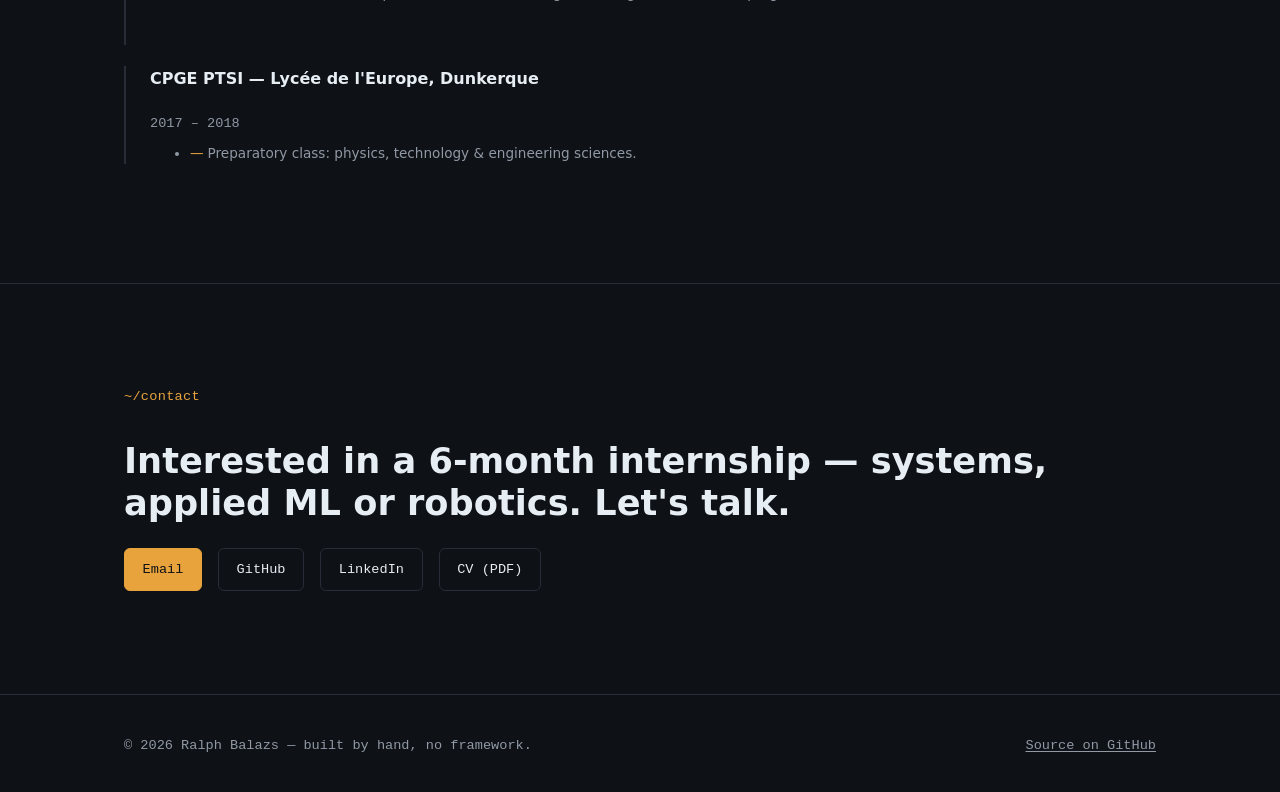
==== commit bc876a43: "perf: serve the robot photos at the size each viewport needs A mobile Lighthouse run scored 100 acro" ====
--- a/index.html
+++ b/index.html
@@ -158,8 +158,9 @@
               </dl>
               <figure class="figure project-card__figure">
                 <picture>
-                  <source srcset="assets/img/robot/so101-grippers.webp" type="image/webp">
-                  <img src="assets/img/robot/so101-grippers.jpg" alt="The SO-101 leader and follower arms standing upright side by side, grippers open." width="800" height="601" loading="lazy" decoding="async">
+                  <source type="image/webp" srcset="assets/img/robot/so101-grippers-400.webp 400w, assets/img/robot/so101-grippers-800.webp 800w" sizes="(max-width: 800px) calc(100vw - 128px), 380px">
+                  <img src="assets/img/robot/so101-grippers-800.jpg" srcset="assets/img/robot/so101-grippers-400.jpg 400w, assets/img/robot/so101-grippers-800.jpg 800w" sizes="(max-width: 800px) calc(100vw - 128px), 380px"
+                       alt="The SO-101 leader and follower arms standing upright side by side, grippers open." width="800" height="601" loading="lazy" decoding="async">
                 </picture>
                 <figcaption>leader and follower, grippers open</figcaption>
               </figure>
--- a/assets/css/main.css
+++ b/assets/css/main.css
@@ -576,9 +576,12 @@
   overflow: hidden;
 }
 
-.figure img {
+.figure img,
+.figure video {
+  display: block;
   width: 100%;
   height: auto;
+  background: var(--bg);
 }
 
 .figure figcaption {
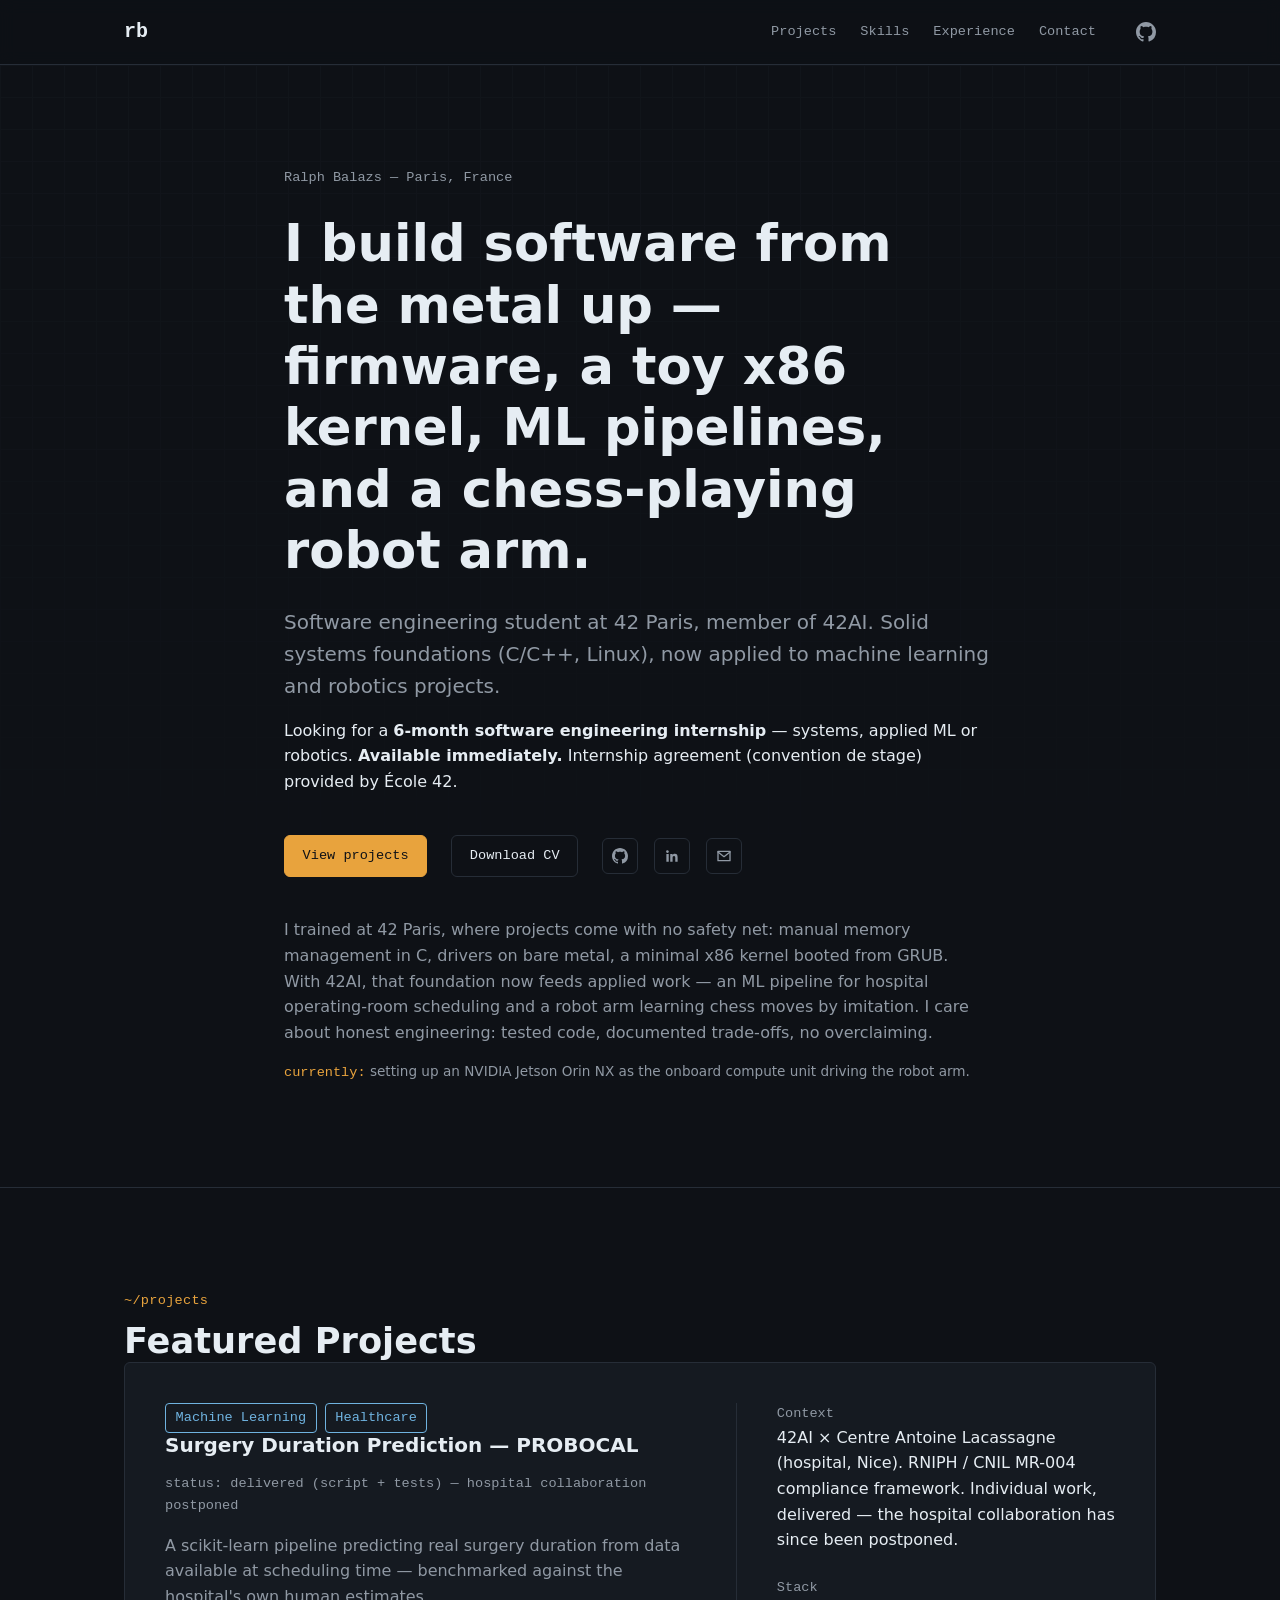
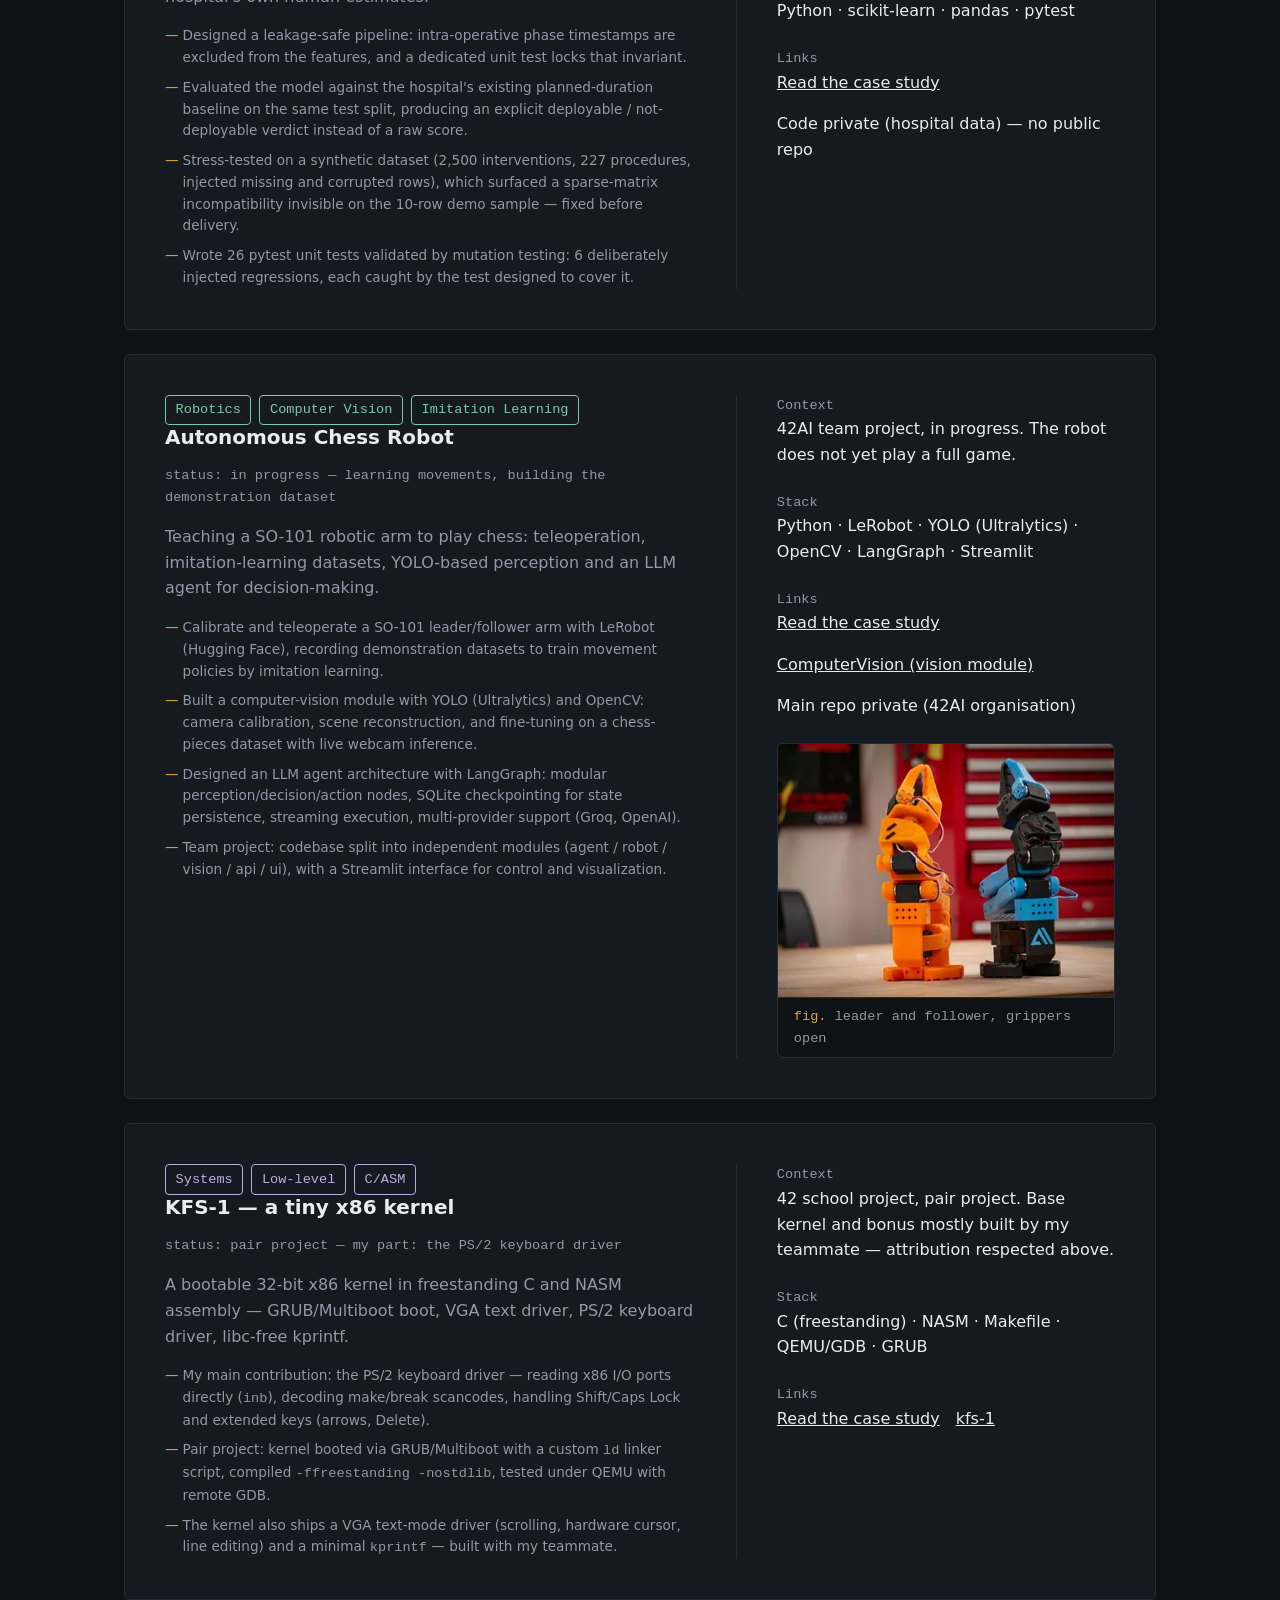
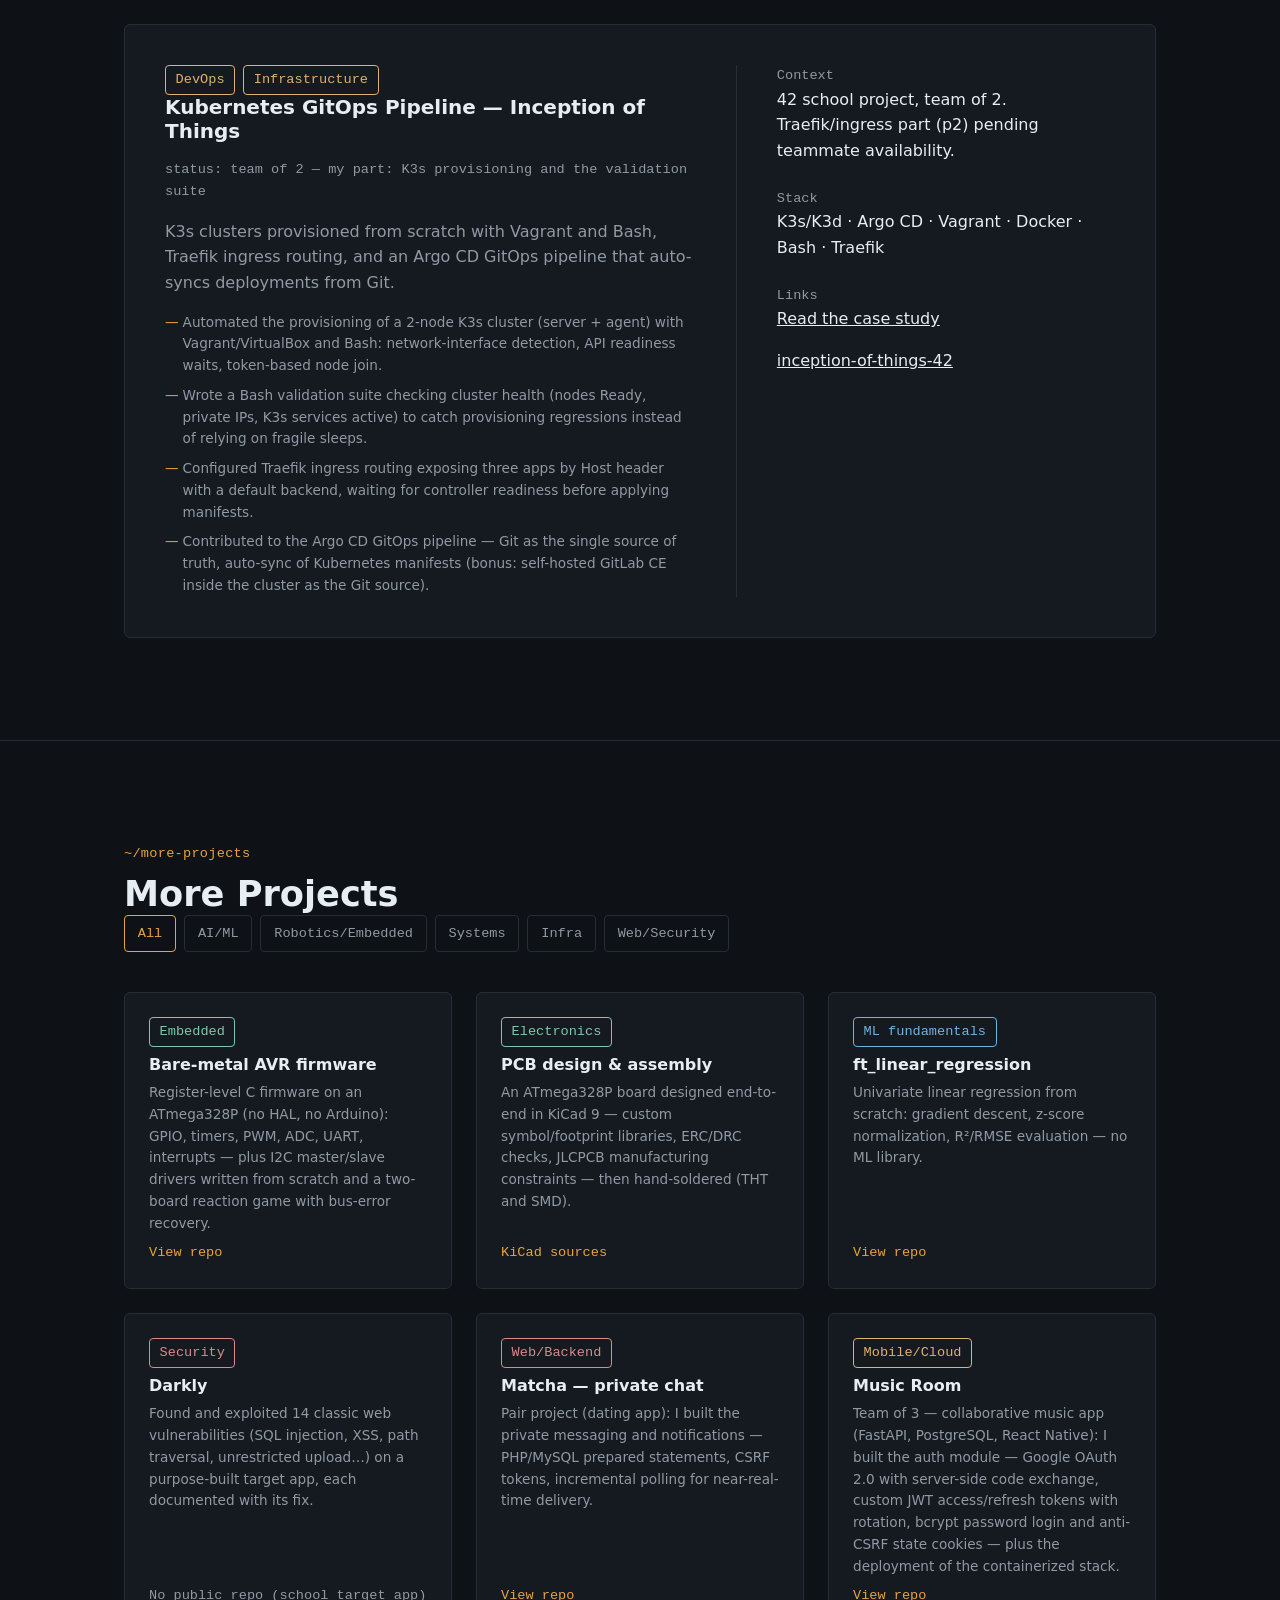
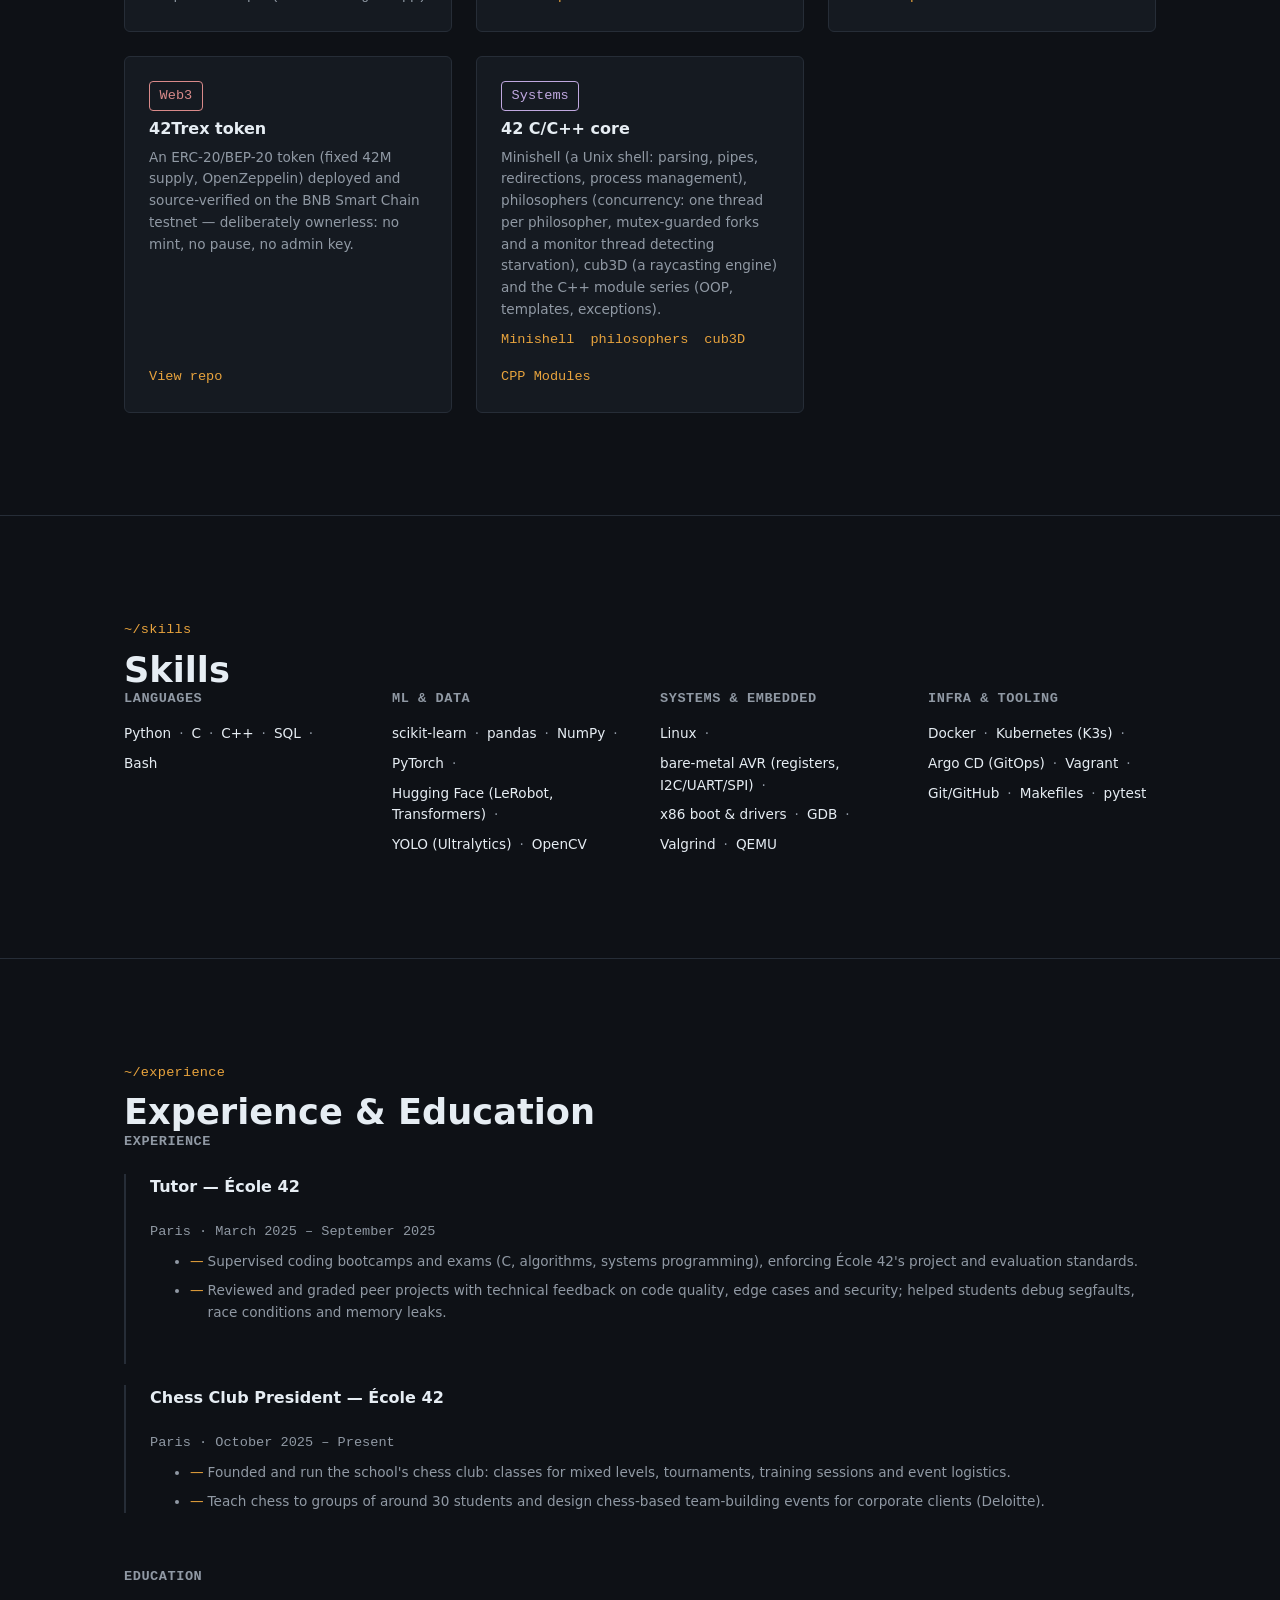
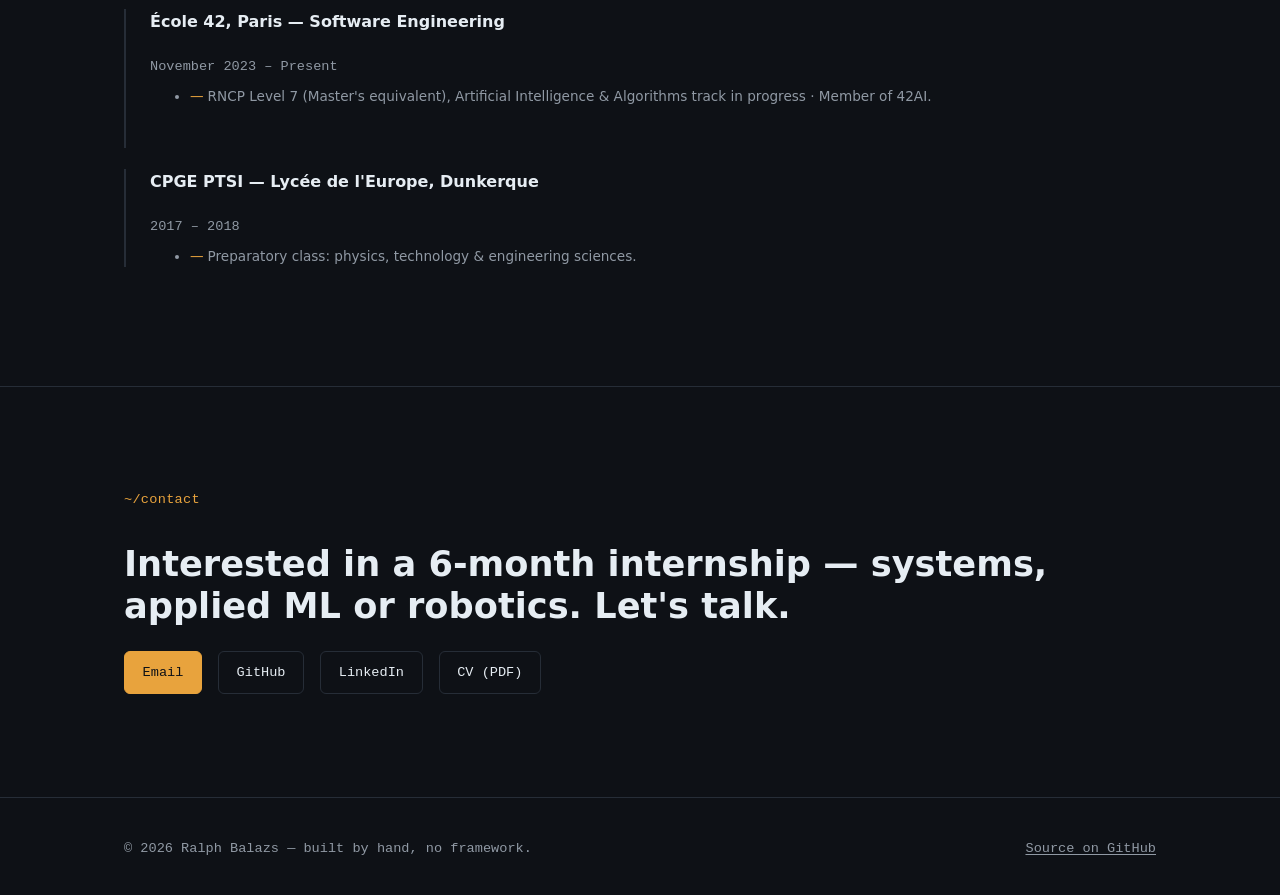
==== commit 38aac445: "content: surface the concurrency project on the C/C++ card The card listed Minishell, cub3D and the " ====
--- a/index.html
+++ b/index.html
@@ -309,9 +309,10 @@
           <article class="mini-card reveal" data-domain="systems">
             <div class="tags"><span class="tag tag--systems">Systems</span></div>
             <h3>42 C/C++ core</h3>
-            <p>Minishell (a Unix shell: parsing, pipes, redirections, process management), cub3D (a raycasting engine) and the C++ module series (OOP, templates, exceptions).</p>
+            <p>Minishell (a Unix shell: parsing, pipes, redirections, process management), philosophers (concurrency: one thread per philosopher, mutex-guarded forks and a monitor thread detecting starvation), cub3D (a raycasting engine) and the C++ module series (OOP, templates, exceptions).</p>
             <div class="project-card__links">
               <a class="mini-card__link" href="https://github.com/balazsralph/MINISHELL" target="_blank" rel="noopener noreferrer">Minishell</a>
+              <a class="mini-card__link" href="https://github.com/balazsralph/philosophers" target="_blank" rel="noopener noreferrer">philosophers</a>
               <a class="mini-card__link" href="https://github.com/balazsralph/CUB3D" target="_blank" rel="noopener noreferrer">cub3D</a>
               <a class="mini-card__link" href="https://github.com/balazsralph/CPP--Modules" target="_blank" rel="noopener noreferrer">CPP Modules</a>
             </div>
